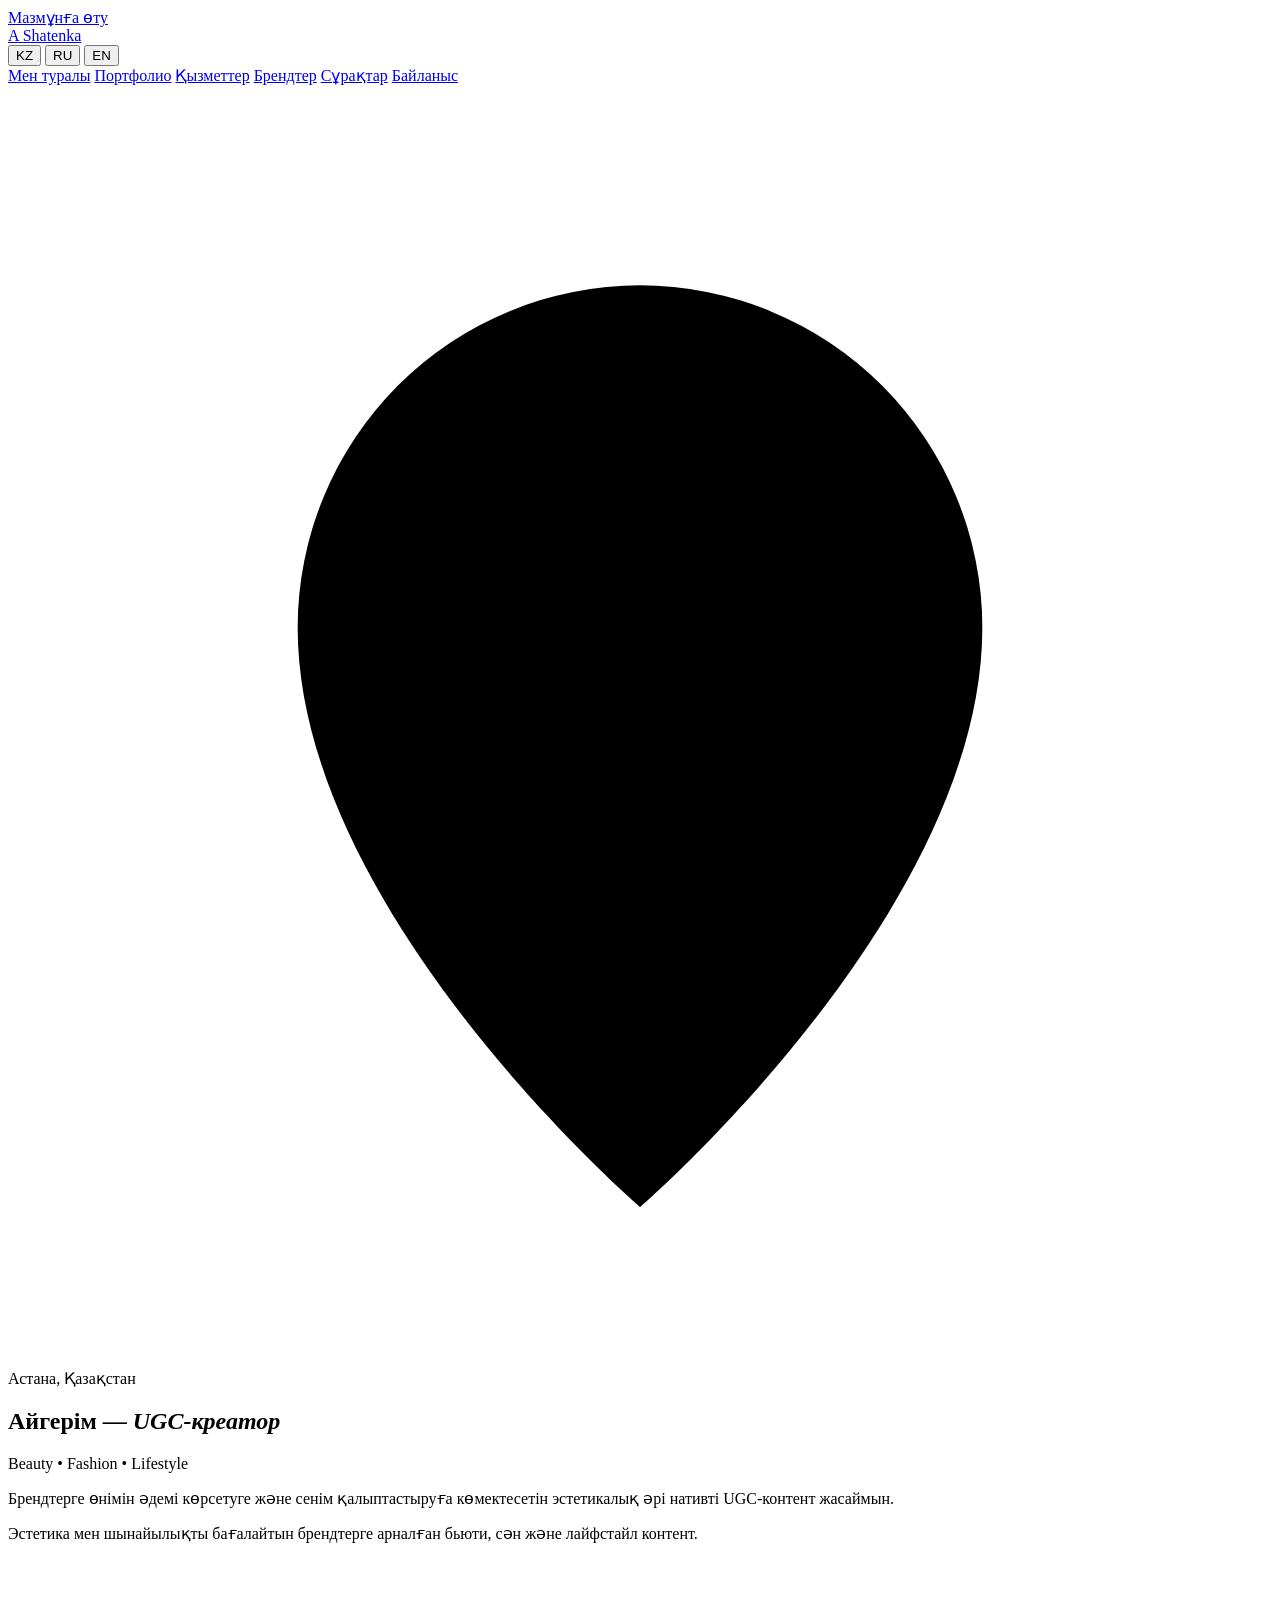
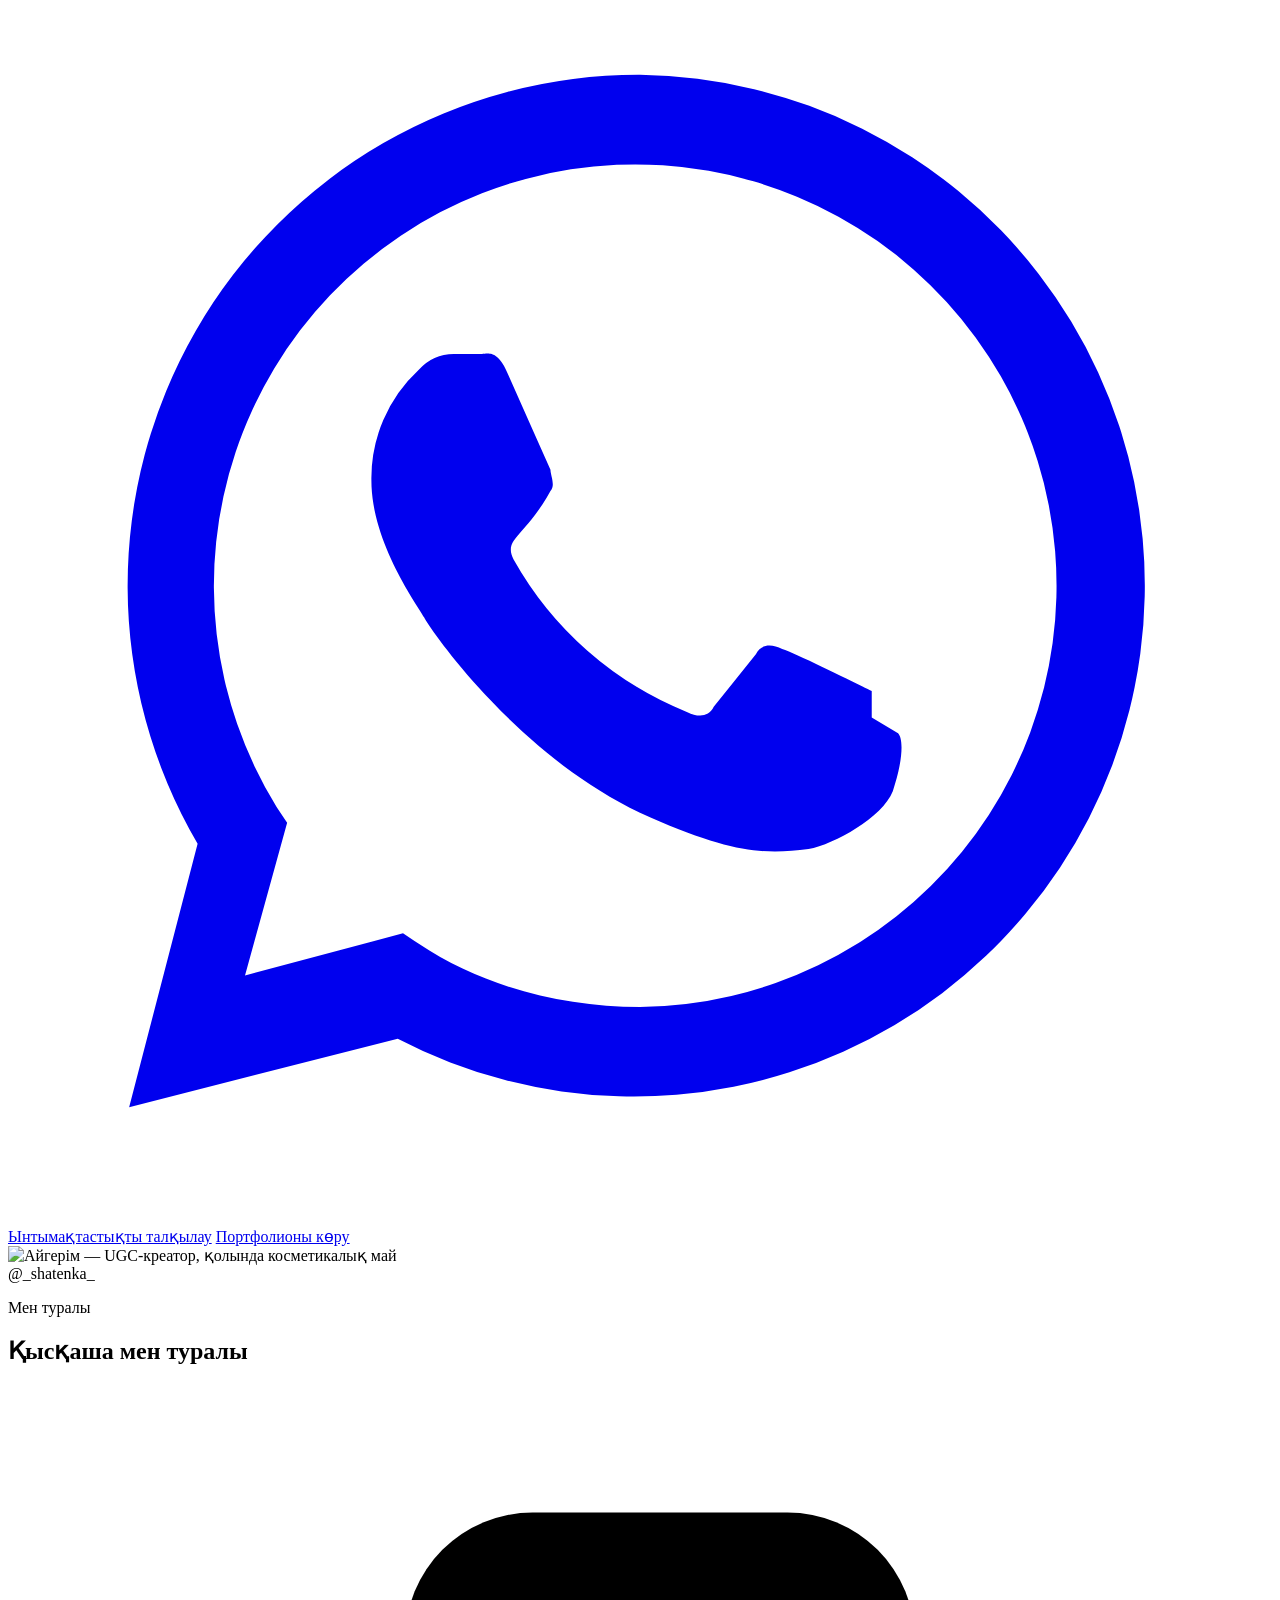
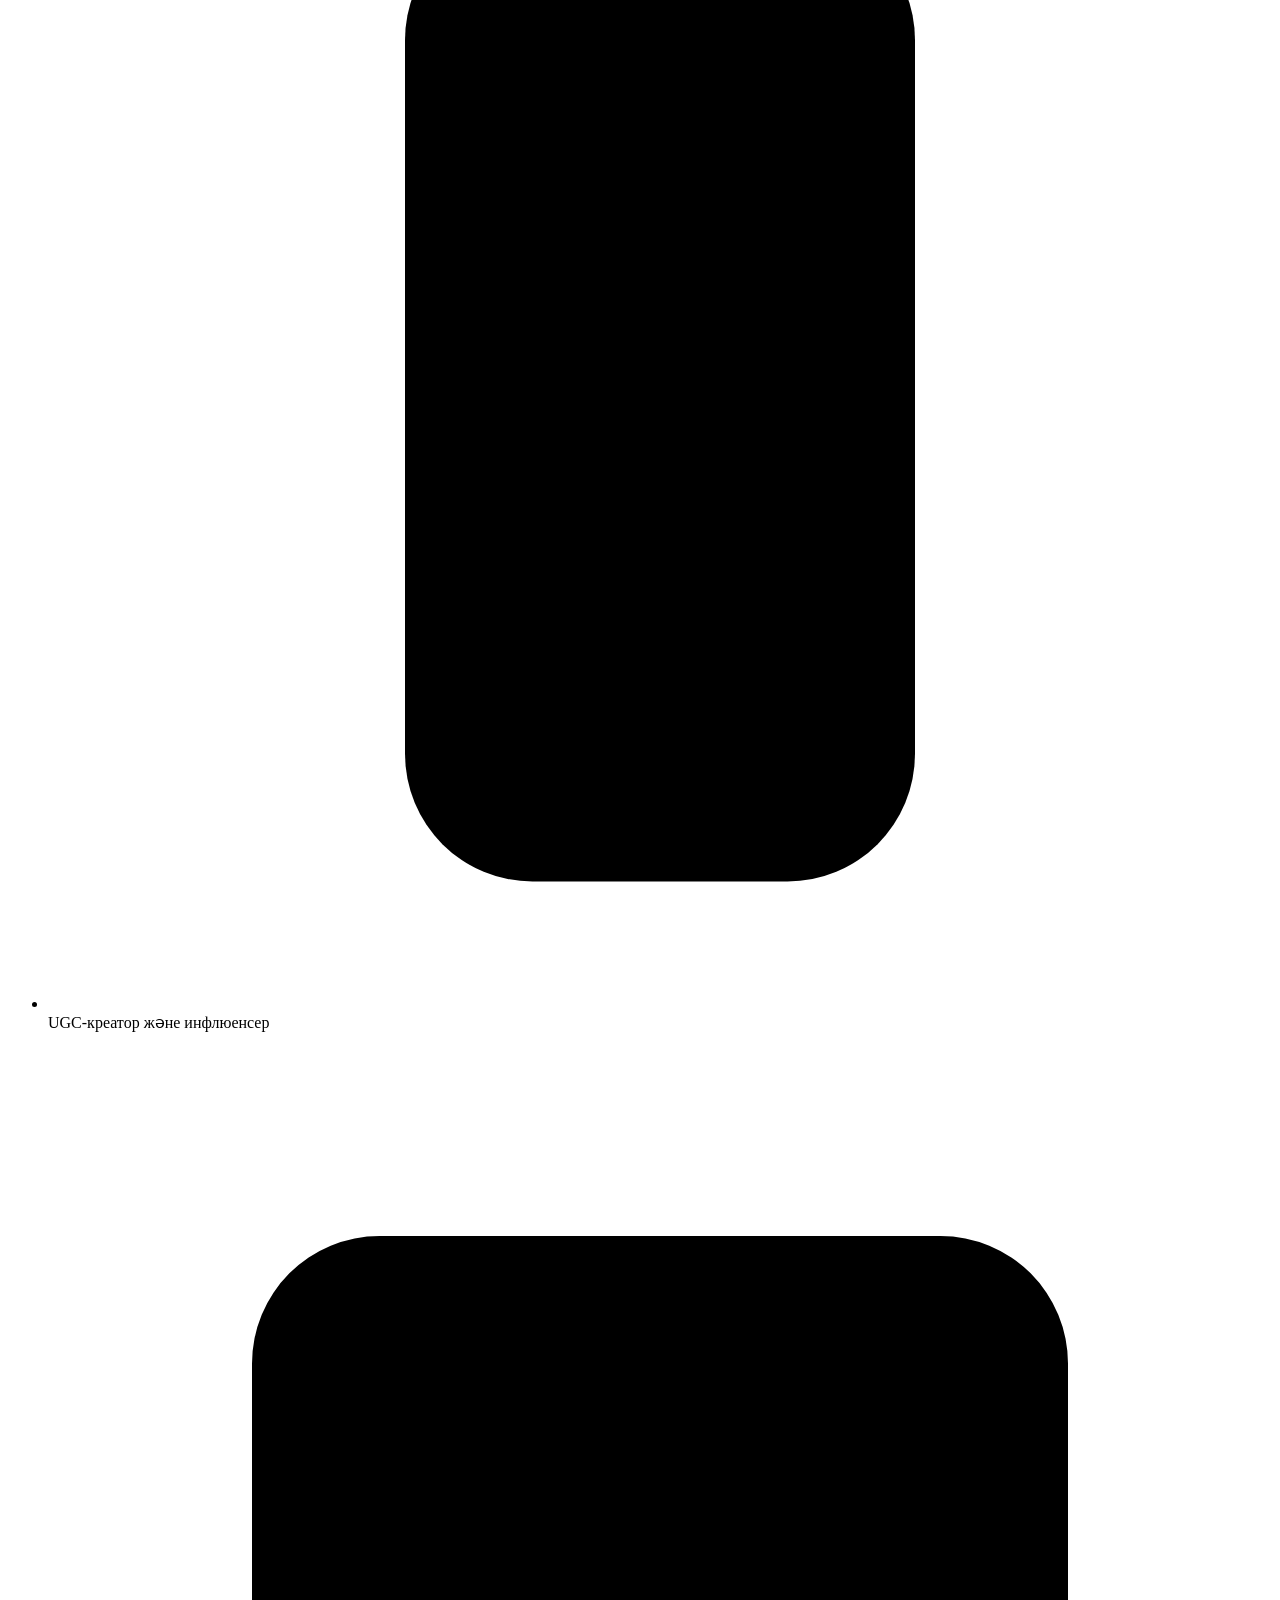
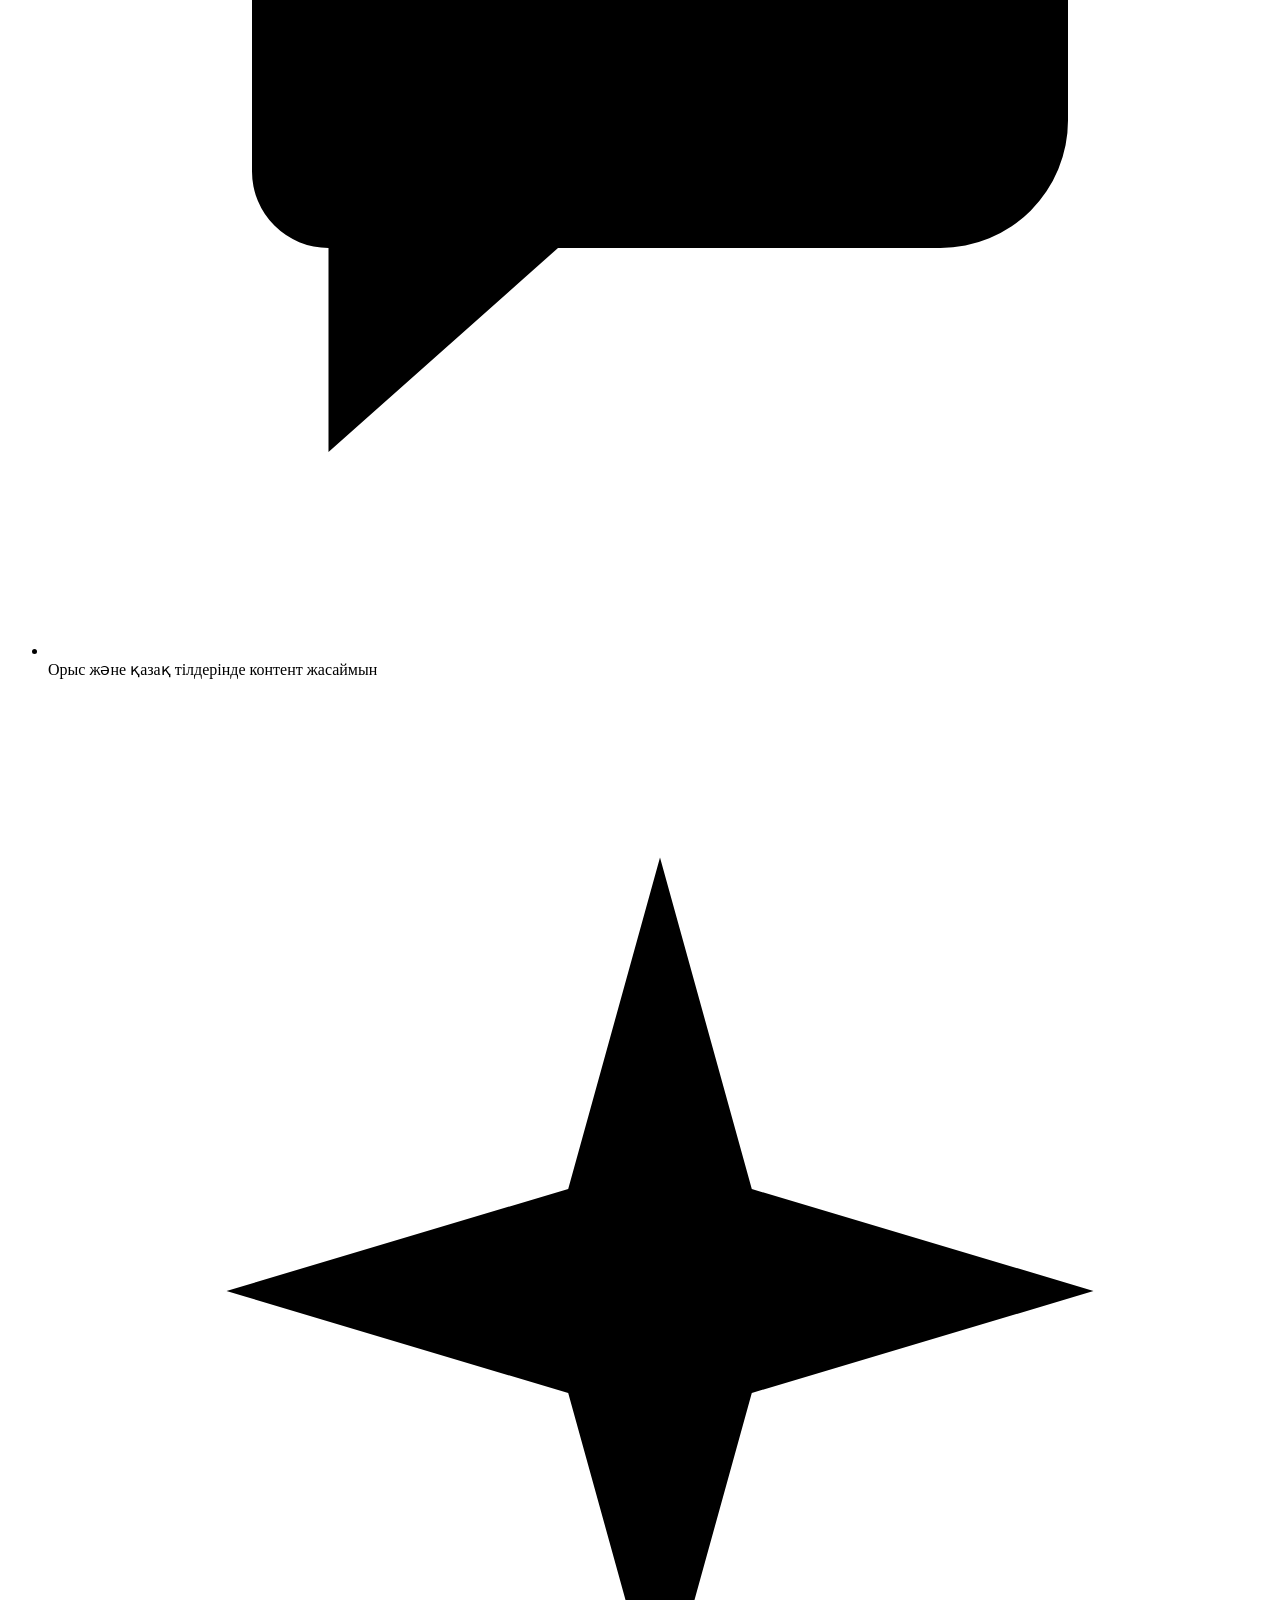
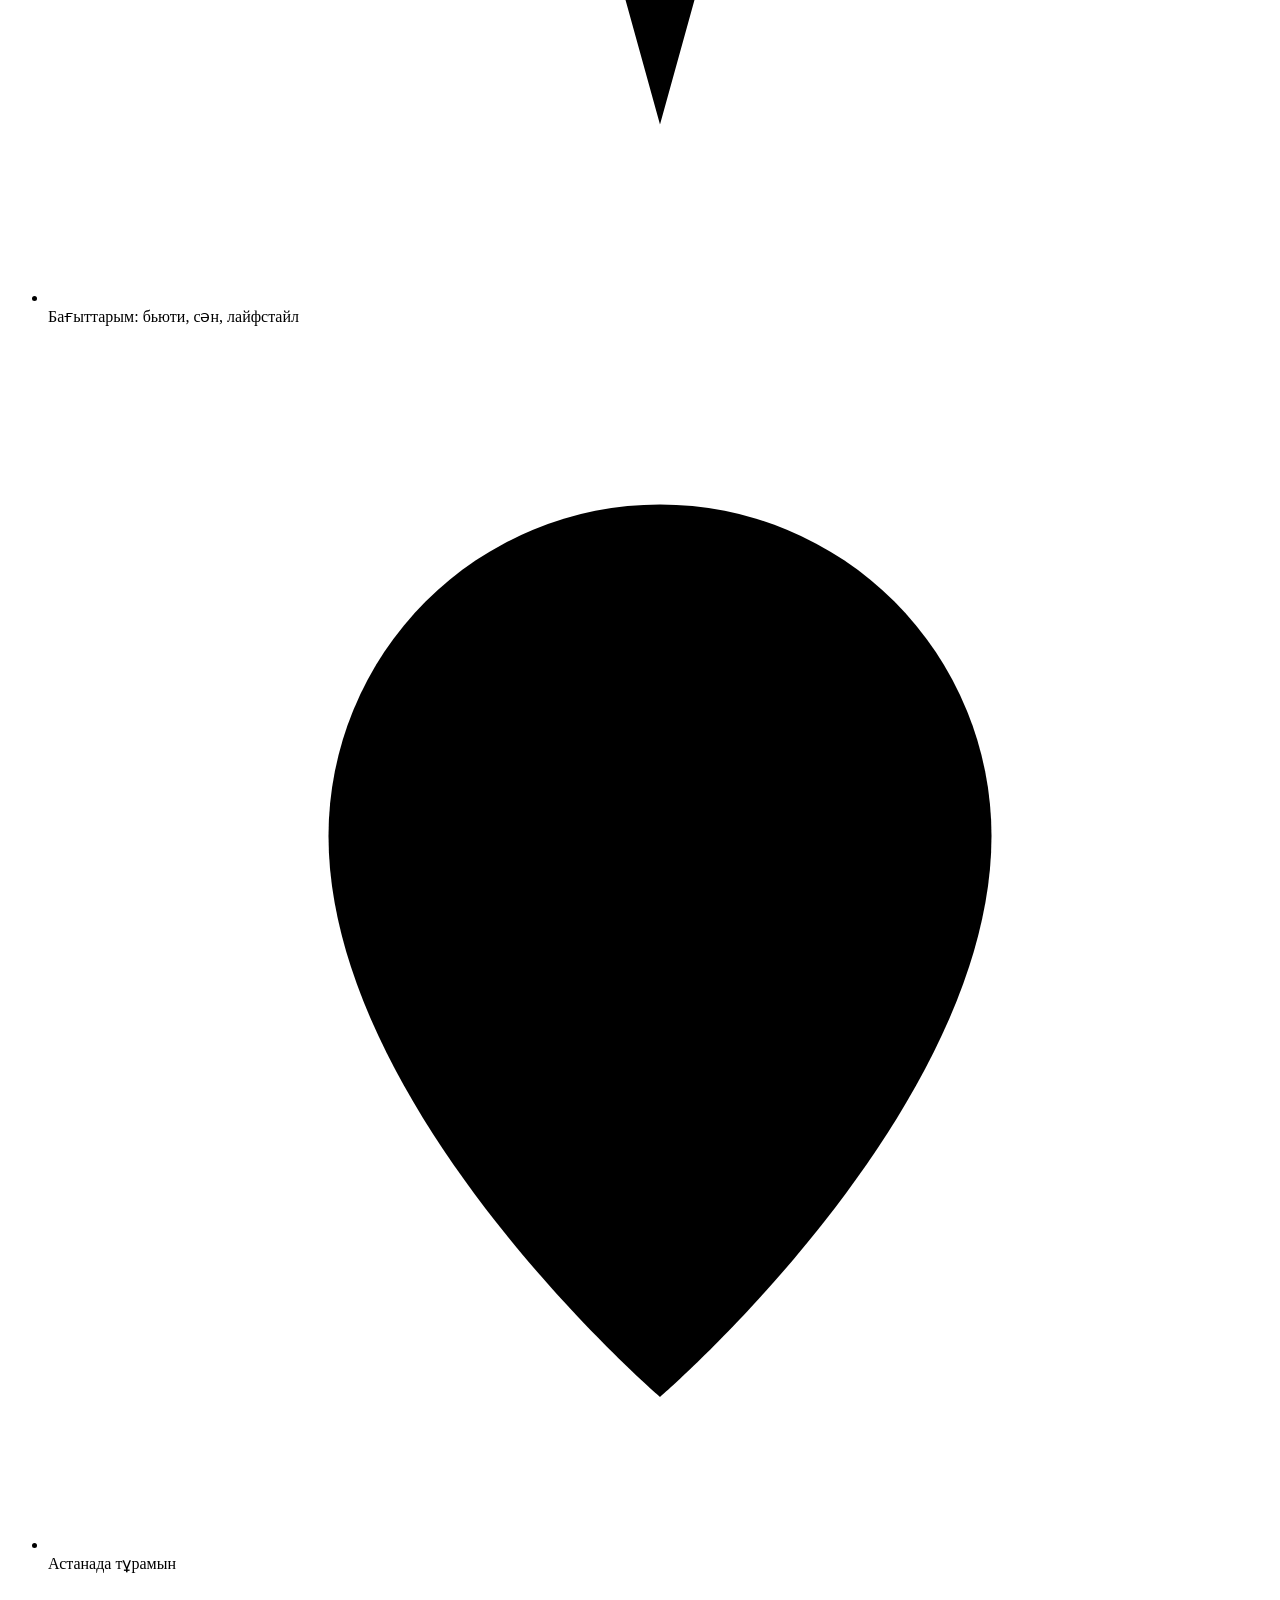
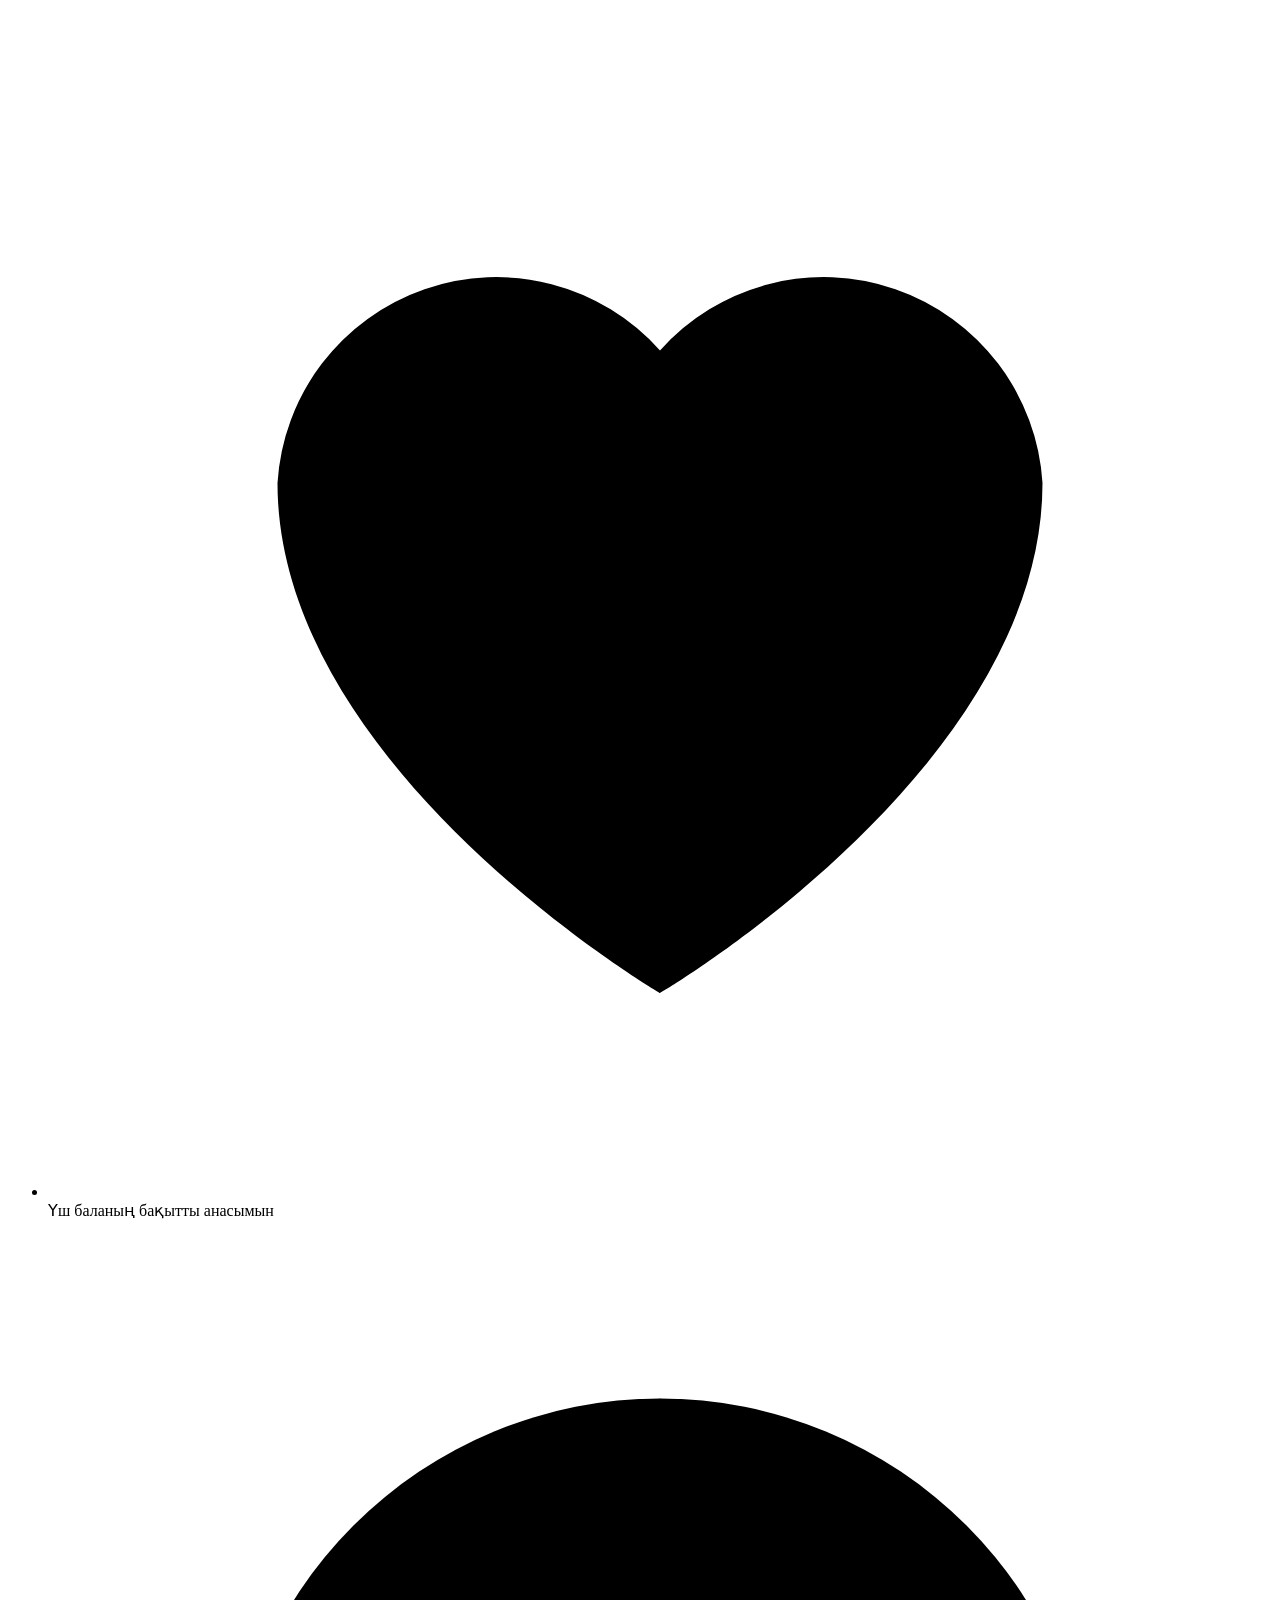
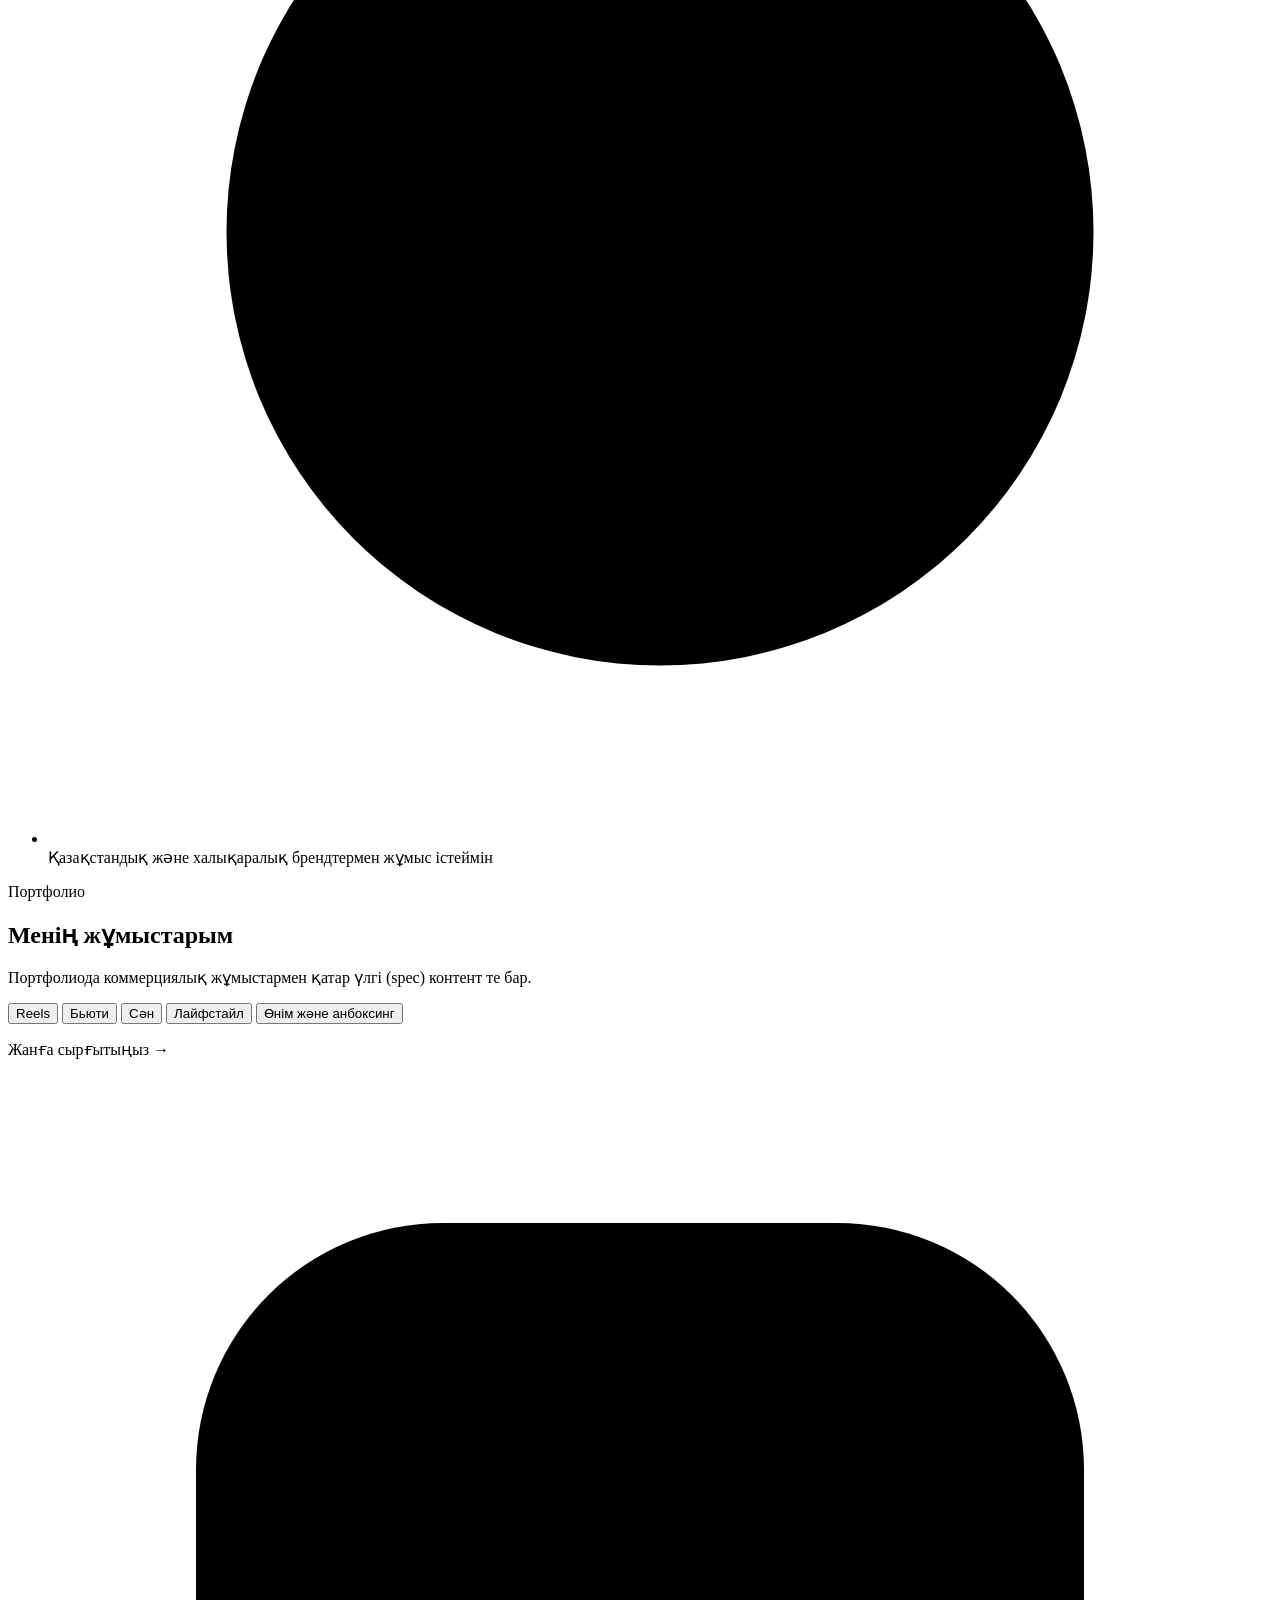
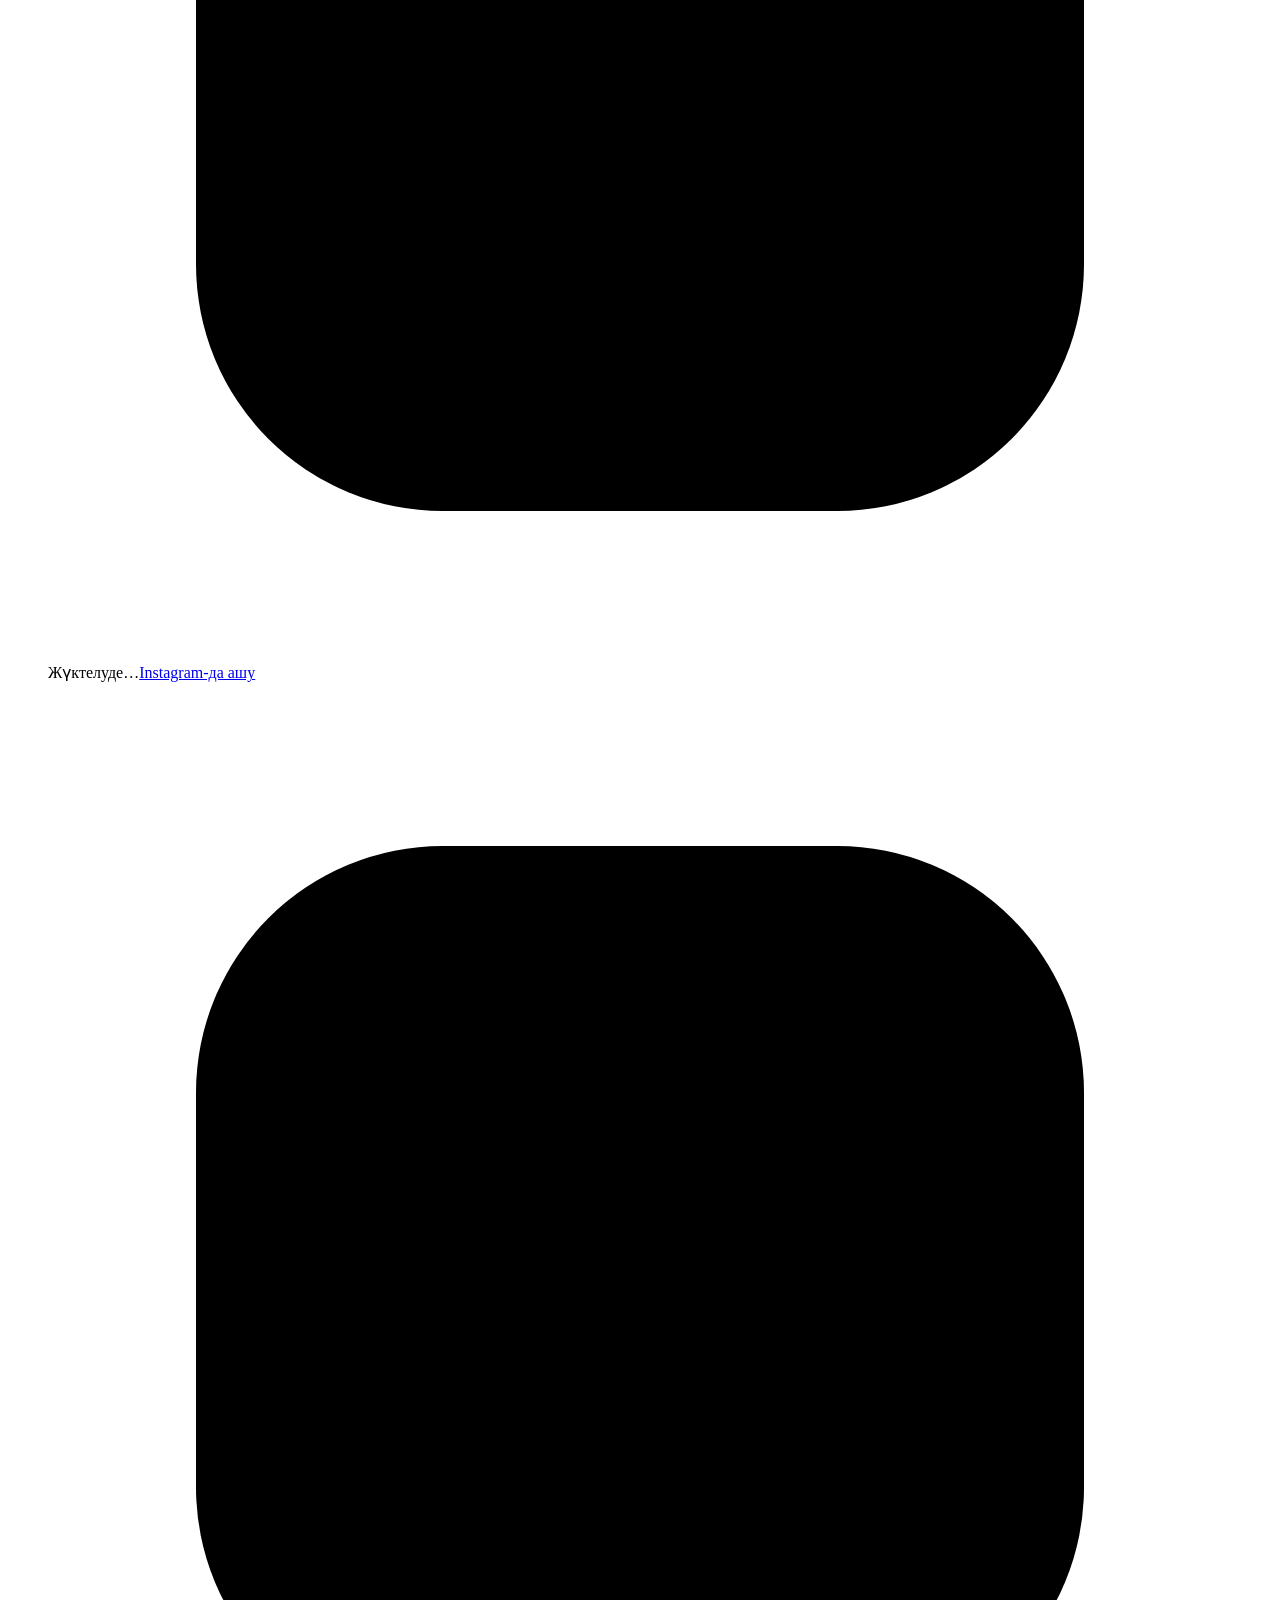
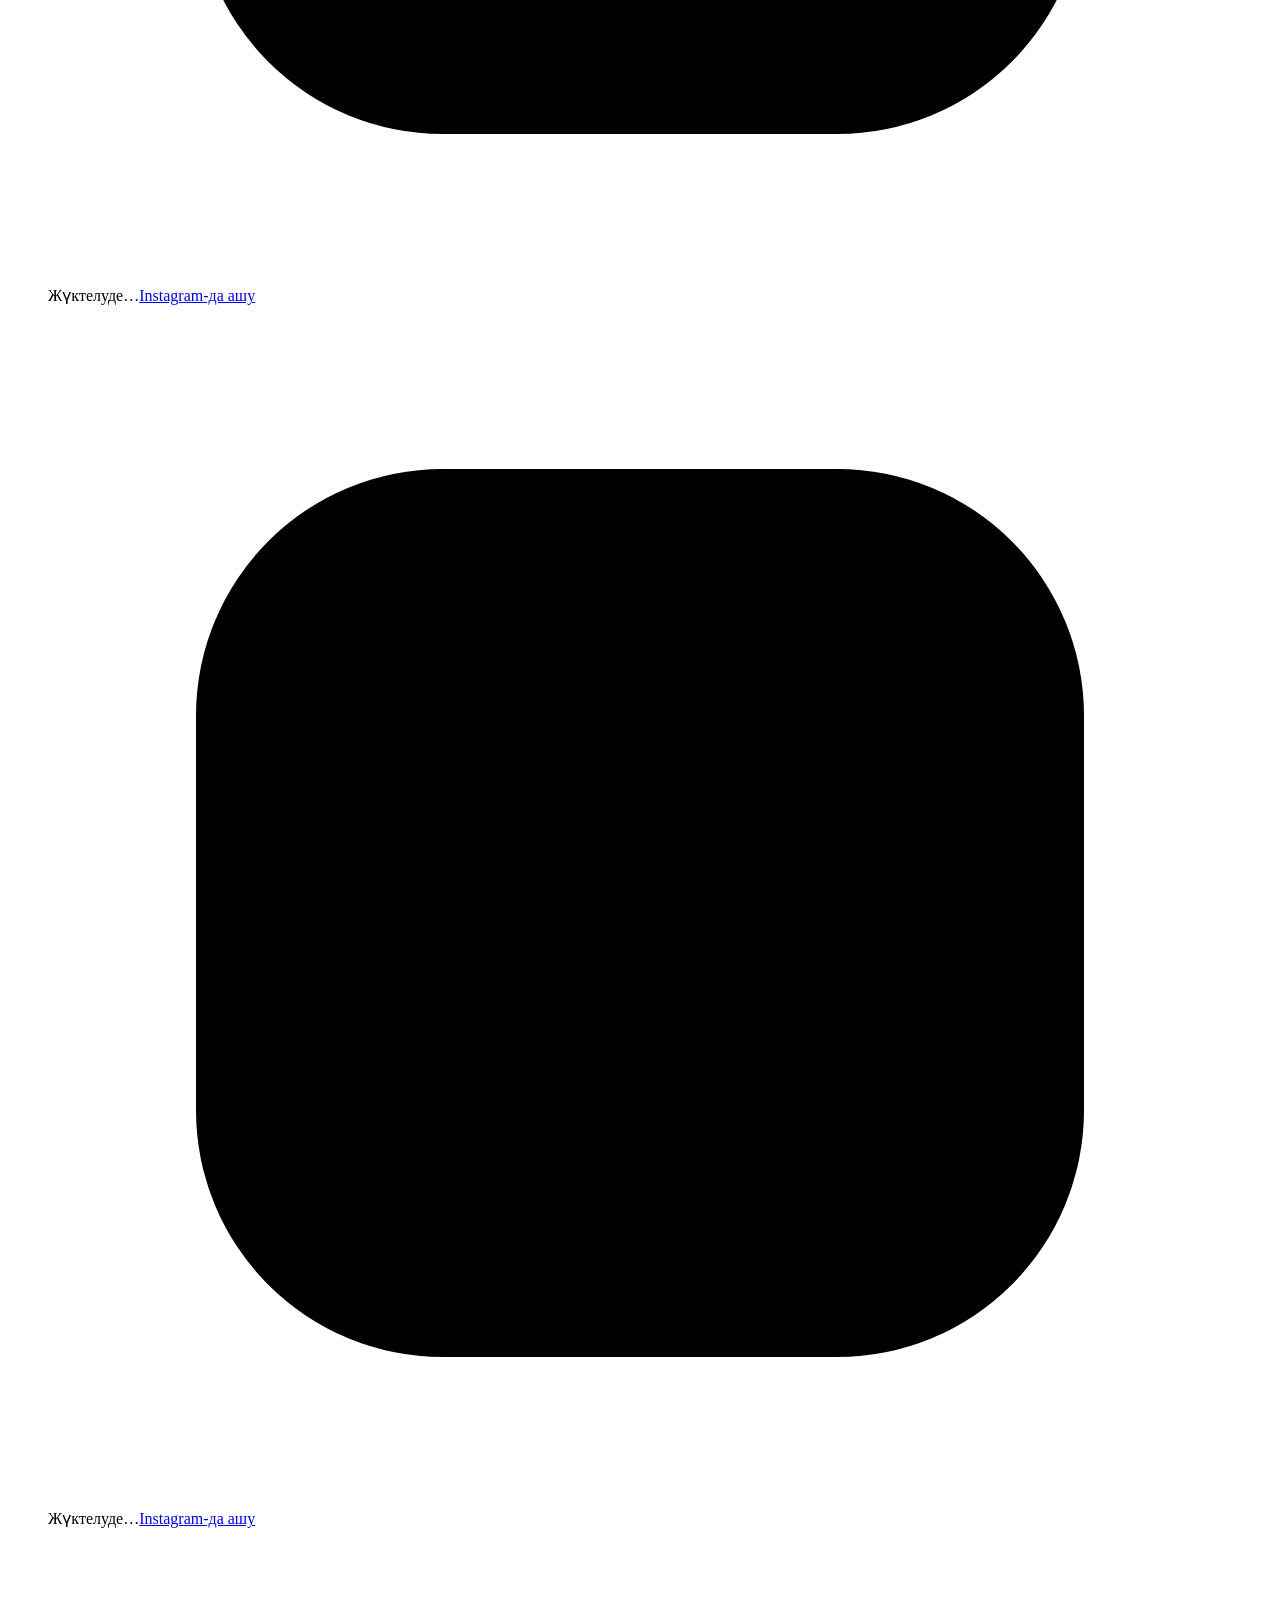
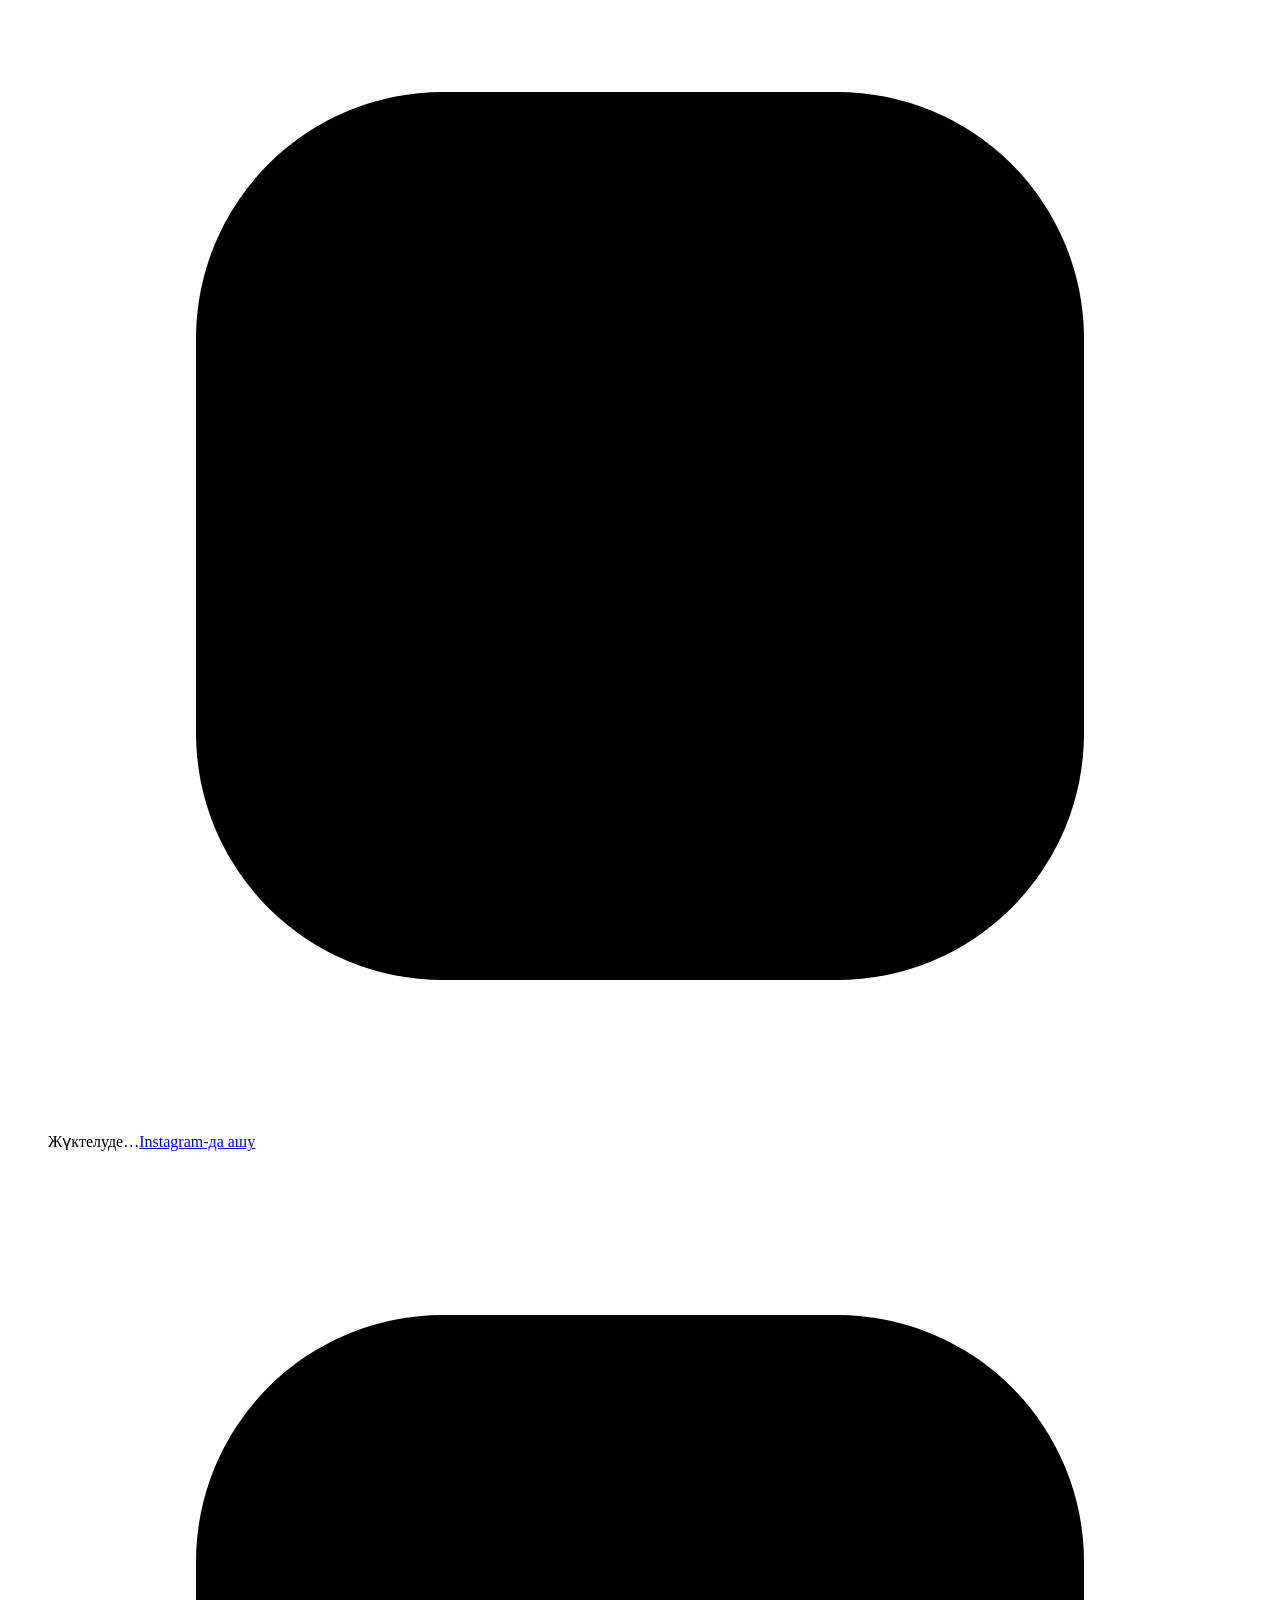
==== index.html @ 9da1eb27 "Add files via upload" ====
<!doctype html>
<html lang="kk">
<head>
  <meta charset="utf-8">
  <meta name="viewport" content="width=device-width, initial-scale=1, viewport-fit=cover">
  <title>Айгерім · Shatenka — UGC-креатор | Beauty, Fashion, Lifestyle | Астана</title>
  <meta name="description" content="Айгерім — Астанадағы UGC-креатор: брендтерге арналған эстетикалық әрі нативті бьюти, сән және лайфстайл контент. Айгерим — UGC-креатор из Астаны: эстетичный и нативный контент для брендов.">
  <meta name="author" content="Айгерім · Shatenka">
  <meta name="theme-color" content="#F8F4EE">
  <link rel="canonical" href="https://shatenka.com/">

  <!-- Open Graph -->
  <meta property="og:type" content="website">
  <meta property="og:site_name" content="Shatenka">
  <meta property="og:url" content="https://shatenka.com/">
  <meta property="og:title" content="Айгерім · Shatenka — UGC-креатор | Beauty, Fashion, Lifestyle">
  <meta property="og:description" content="Брендтерге арналған эстетикалық әрі нативті UGC-контент · Эстетичный и нативный UGC-контент для брендов · Астана">
  <meta property="og:image" content="https://shatenka.com/assets/img/og.jpg">
  <meta property="og:image:width" content="1200">
  <meta property="og:image:height" content="630">
  <meta property="og:image:alt" content="Айгерім · Shatenka — UGC creator · Beauty, Fashion, Lifestyle · Astana">
  <meta property="og:locale" content="kk_KZ">
  <meta property="og:locale:alternate" content="ru_RU">
  <meta property="og:locale:alternate" content="en_US">
  <meta name="twitter:card" content="summary_large_image">
  <meta name="twitter:title" content="Айгерім · Shatenka — UGC-креатор | Beauty, Fashion, Lifestyle">
  <meta name="twitter:description" content="Эстетичный и нативный UGC-контент для брендов: beauty, fashion, lifestyle · Астана">
  <meta name="twitter:image" content="https://shatenka.com/assets/img/og.jpg">

  <link rel="icon" href="assets/img/favicon.svg" type="image/svg+xml">
  <link rel="apple-touch-icon" href="assets/img/apple-touch-icon.png">

  <link rel="preload" as="image" type="image/webp" imagesrcset="assets/img/hero-480.webp 480w, assets/img/hero-720.webp 720w, assets/img/hero-1080.webp 1080w" imagesizes="(min-width: 480px) 440px, calc(100vw - 40px)">
  <link rel="preconnect" href="https://fonts.googleapis.com">
  <link rel="preconnect" href="https://fonts.gstatic.com" crossorigin>
  <link rel="stylesheet" href="https://fonts.googleapis.com/css2?family=Cormorant+Garamond:ital,wght@0,500;0,600;1,500&family=Montserrat:wght@400;500;600&display=swap">
  <link rel="stylesheet" href="assets/css/style.css">

  <script type="application/ld+json">
  {
    "@context": "https://schema.org",
    "@type": "Person",
    "name": "Aigerim Zhunussova",
    "alternateName": ["Айгерім", "Айгерим", "Айгерим Жунусова", "Shatenka", "_shatenka_"],
    "jobTitle": "UGC creator",
    "image": "https://shatenka.com/assets/img/hero-720.jpg",
    "url": "https://shatenka.com/",
    "email": "mailto:Zhunussova.Aigerim@gmail.com",
    "knowsLanguage": ["kk", "ru"],
    "address": { "@type": "PostalAddress", "addressLocality": "Astana", "addressCountry": "KZ" },
    "sameAs": ["https://www.instagram.com/_shatenka_/", "https://www.threads.com/@_shatenka_", "https://t.me/aigerimzhunussovaa"]
  }
  </script>
  <!-- FAQPage structured data: static KZ default, rebuilt by main.js on language switch -->
  <script type="application/ld+json" id="faq-ld">{"@context": "https://schema.org", "@type": "FAQPage", "inLanguage": "kk", "mainEntity": [{"@type": "Question", "name": "Қай қаладасыз?", "acceptedAnswer": {"@type": "Answer", "text": "Астанада тұрамын, Қазақстан."}}, {"@type": "Question", "name": "Басқа елдердің брендтерімен жұмыс істейсіз бе?", "acceptedAnswer": {"@type": "Answer", "text": "Иә, қашықтан жұмыс істеймін — өнімді маған Астанаға жіберсеңіз болғаны."}}, {"@type": "Question", "name": "Менің аккаунтымда жарияламай-ақ контентке тапсырыс беруге бола ма?", "acceptedAnswer": {"@type": "Answer", "text": "Иә, UGC дегеніміз осы: мен контентті сіз үшін жасаймын, ал сіз оны брендтің парақшаларында және жарнамада қолданасыз."}}, {"@type": "Question", "name": "Контент дайындау қанша уақыт алады?", "acceptedAnswer": {"@type": "Answer", "text": "Мерзім әр жоба бойынша жеке келісіледі және жұмыс көлеміне байланысты."}}, {"@type": "Question", "name": "Видеоларды жарнамада қолдануға бола ма?", "acceptedAnswer": {"@type": "Answer", "text": "Иә. Пайдалану құқықтары мен мерзімі алдын ала келісіледі."}}, {"@type": "Question", "name": "Бриф бойынша жұмыс істейсіз бе?", "acceptedAnswer": {"@type": "Answer", "text": "Иә. Егер бриф әлі дайын болмаса, оны бірге құрастыра аламыз."}}, {"@type": "Question", "name": "Бартер мүмкін бе?", "acceptedAnswer": {"@type": "Answer", "text": "Бартер жеке талқыланады."}}, {"@type": "Question", "name": "Контент қай тілде болады?", "acceptedAnswer": {"@type": "Answer", "text": "Орыс және қазақ тілдерінде. Ағылшынша мәтін немесе субтитр қосу — сұраныс бойынша, алдын ала келісіледі."}}]}</script>
  <script>document.documentElement.classList.add('js');</script>
</head>
<body>
  <a class="skip-link" href="#main" data-i18n="a11y.skip">Мазмұнға өту</a>

  <header class="site-header" id="top">
    <div class="container header-inner">
      <a class="logo" href="#top" aria-label="Shatenka">
        <span class="logo-mark" aria-hidden="true">A</span>
        <span class="logo-text">Shatenka</span>
      </a>
      <div class="lang-switch" role="group" aria-label="Language">
        <button type="button" data-lang="kk" aria-pressed="true" lang="kk">KZ</button>
        <button type="button" data-lang="ru" aria-pressed="false" lang="ru">RU</button>
        <button type="button" data-lang="en" aria-pressed="false" lang="en">EN</button>
      </div>
    </div>
    <nav class="nav" aria-label="Menu">
      <div class="container nav-inner">
        <a href="#about" data-i18n="nav.about">Мен туралы</a>
        <a href="#portfolio" data-i18n="nav.portfolio">Портфолио</a>
        <a href="#services" data-i18n="nav.services">Қызметтер</a>
        <a href="#brands" data-i18n="nav.brands">Брендтер</a>
        <a href="#faq" data-i18n="nav.faq">Сұрақтар</a>
        <a href="#contact" data-i18n="nav.contact">Байланыс</a>
      </div>
    </nav>
  </header>

  <main id="main">
    <!-- 1. HERO -->
    <section class="hero">
      <div class="container hero-inner">
        <div class="hero-text">
          <p class="eyebrow reveal"><svg class="icon icon-sm" aria-hidden="true" viewBox="0 0 24 24"><use href="#i-pin"/></svg><span data-i18n="hero.location">Астана, Қазақстан</span></p>
          <h1 class="hero-title reveal"><span data-i18n="name">Айгерім</span><span class="dash"> — </span><em data-i18n="hero.role">UGC-креатор</em></h1>
          <p class="hero-niches reveal">Beauty <span>•</span> Fashion <span>•</span> Lifestyle</p>
          <p class="hero-lead reveal" data-i18n="hero.lead">Брендтерге өнімін әдемі көрсетуге және сенім қалыптастыруға көмектесетін эстетикалық әрі нативті UGC-контент жасаймын.</p>
          <p class="hero-sub reveal" data-i18n="hero.sub">Эстетика мен шынайылықты бағалайтын брендтерге арналған бьюти, сән және лайфстайл контент.</p>
          <div class="hero-actions reveal">
            <a class="btn btn-primary js-wa" href="https://wa.me/77024092889?text=%D0%97%D0%B4%D1%80%D0%B0%D0%B2%D1%81%D1%82%D0%B2%D1%83%D0%B9%D1%82%D0%B5%2C%20%D0%90%D0%B9%D0%B3%D0%B5%D1%80%D0%B8%D0%BC!%20%D0%A5%D0%BE%D1%82%D0%B8%D0%BC%20%D0%BE%D0%B1%D1%81%D1%83%D0%B4%D0%B8%D1%82%D1%8C%20%D1%81%D0%BE%D1%82%D1%80%D1%83%D0%B4%D0%BD%D0%B8%D1%87%D0%B5%D1%81%D1%82%D0%B2%D0%BE" target="_blank" rel="noopener"><svg class="icon" aria-hidden="true" viewBox="0 0 24 24"><use href="#i-wa"/></svg><span data-i18n="hero.cta">Ынтымақтастықты талқылау</span></a>
            <a class="btn btn-ghost" href="#portfolio" data-i18n="hero.secondary">Портфолионы көру</a>
          </div>
        </div>
        <div class="hero-photo-wrap reveal">
          <div class="hero-photo">
            <picture>
              <source type="image/webp" srcset="assets/img/hero-480.webp 480w, assets/img/hero-720.webp 720w, assets/img/hero-1080.webp 1080w" sizes="(min-width: 480px) 440px, calc(100vw - 40px)">
              <img src="assets/img/hero-720.jpg" srcset="assets/img/hero-480.jpg 480w, assets/img/hero-720.jpg 720w, assets/img/hero-1080.jpg 1080w" sizes="(min-width: 480px) 440px, calc(100vw - 40px)" width="1080" height="1920" alt="Айгерім — UGC-креатор, қолында косметикалық май" data-i18n-alt="img.hero" fetchpriority="high" decoding="async">
            </picture>
          </div>
          <span class="hero-badge" aria-hidden="true">@_shatenka_</span>
        </div>
      </div>
    </section>

    <!-- 2. ABOUT -->
    <section class="section about" id="about">
      <div class="container">
        <div class="section-head">
          <p class="kicker reveal" data-i18n="about.kicker">Мен туралы</p>
          <h2 class="section-title reveal" data-i18n="about.title">Қысқаша мен туралы</h2>
        </div>
        <ul class="bullets">
          <li class="reveal"><span class="b-icon" aria-hidden="true"><svg viewBox="0 0 24 24"><use href="#i-c-reel"/></svg></span><span data-i18n="about.b1">UGC-креатор және инфлюенсер</span></li>
          <li class="reveal"><span class="b-icon" aria-hidden="true"><svg viewBox="0 0 24 24"><use href="#i-c-chat"/></svg></span><span data-i18n="about.b2">Орыс және қазақ тілдерінде контент жасаймын</span></li>
          <li class="reveal"><span class="b-icon" aria-hidden="true"><svg viewBox="0 0 24 24"><use href="#i-c-spark"/></svg></span><span data-i18n="about.b3">Бағыттарым: бьюти, сән, лайфстайл</span></li>
          <li class="reveal"><span class="b-icon" aria-hidden="true"><svg viewBox="0 0 24 24"><use href="#i-pin"/></svg></span><span data-i18n="about.b4">Астанада тұрамын</span></li>
          <li class="reveal"><span class="b-icon" aria-hidden="true"><svg viewBox="0 0 24 24"><use href="#i-heart"/></svg></span><span data-i18n="about.b5">Үш баланың бақытты анасымын</span></li>
          <li class="reveal"><span class="b-icon" aria-hidden="true"><svg viewBox="0 0 24 24"><use href="#i-globe"/></svg></span><span data-i18n="about.b6">Қазақстандық және халықаралық брендтермен жұмыс істеймін</span></li>
        </ul>
      </div>
    </section>

    <!-- 3. PORTFOLIO -->
    <section class="section portfolio" id="portfolio">
      <div class="container">
        <div class="section-head">
          <p class="kicker reveal" data-i18n="portfolio.kicker">Портфолио</p>
          <h2 class="section-title reveal" data-i18n="portfolio.title">Менің жұмыстарым</h2>
          <p class="section-sub reveal" data-i18n="portfolio.note">Портфолиода коммерциялық жұмыстармен қатар үлгі (spec) контент те бар.</p>
        </div>
        <div class="tabs reveal" role="tablist" aria-label="Portfolio filter">
          <button type="button" class="tab" role="tab" data-filter="reels" aria-selected="true">Reels</button>
          <button type="button" class="tab" role="tab" data-filter="beauty" aria-selected="false" data-i18n="portfolio.f.beauty">Бьюти</button>
          <button type="button" class="tab" role="tab" data-filter="fashion" aria-selected="false" data-i18n="portfolio.f.fashion">Сән</button>
          <button type="button" class="tab" role="tab" data-filter="lifestyle" aria-selected="false" data-i18n="portfolio.f.lifestyle">Лайфстайл</button>
          <button type="button" class="tab" role="tab" data-filter="product" aria-selected="false" data-i18n="portfolio.f.product">Өнім және анбоксинг</button>
        </div>
        <p class="swipe-hint" aria-hidden="true"><span data-i18n="portfolio.swipe">Жанға сырғытыңыз</span> <span class="swipe-arrow">→</span></p>
        <div class="reels">
          <div class="reel" data-cat="reels beauty product"><blockquote class="instagram-media" data-instgrm-permalink="https://www.instagram.com/reel/DdHfFi6hYGa/" data-instgrm-version="14"><div class="reel-fallback"><svg class="reel-icon" aria-hidden="true" viewBox="0 0 24 24"><use href="#i-play"/></svg><span class="reel-loading" data-i18n="portfolio.loading">Жүктелуде…</span><a href="https://www.instagram.com/reel/DdHfFi6hYGa/" target="_blank" rel="noopener" data-i18n="portfolio.open">Instagram-да ашу</a></div></blockquote></div>
          <div class="reel" data-cat="reels beauty"><blockquote class="instagram-media" data-instgrm-permalink="https://www.instagram.com/reel/DdMuMxMtap6/" data-instgrm-version="14"><div class="reel-fallback"><svg class="reel-icon" aria-hidden="true" viewBox="0 0 24 24"><use href="#i-play"/></svg><span class="reel-loading" data-i18n="portfolio.loading">Жүктелуде…</span><a href="https://www.instagram.com/reel/DdMuMxMtap6/" target="_blank" rel="noopener" data-i18n="portfolio.open">Instagram-да ашу</a></div></blockquote></div>
          <div class="reel" data-cat="reels beauty lifestyle"><blockquote class="instagram-media" data-instgrm-permalink="https://www.instagram.com/reel/DdbaHqlswIw/" data-instgrm-version="14"><div class="reel-fallback"><svg class="reel-icon" aria-hidden="true" viewBox="0 0 24 24"><use href="#i-play"/></svg><span class="reel-loading" data-i18n="portfolio.loading">Жүктелуде…</span><a href="https://www.instagram.com/reel/DdbaHqlswIw/" target="_blank" rel="noopener" data-i18n="portfolio.open">Instagram-да ашу</a></div></blockquote></div>
          <div class="reel" data-cat="reels beauty"><blockquote class="instagram-media" data-instgrm-permalink="https://www.instagram.com/reel/Ddjf5s0NsZH/" data-instgrm-version="14"><div class="reel-fallback"><svg class="reel-icon" aria-hidden="true" viewBox="0 0 24 24"><use href="#i-play"/></svg><span class="reel-loading" data-i18n="portfolio.loading">Жүктелуде…</span><a href="https://www.instagram.com/reel/Ddjf5s0NsZH/" target="_blank" rel="noopener" data-i18n="portfolio.open">Instagram-да ашу</a></div></blockquote></div>
          <div class="reel" data-cat="reels beauty product"><blockquote class="instagram-media" data-instgrm-permalink="https://www.instagram.com/reel/DdX3yINIzSD/" data-instgrm-version="14"><div class="reel-fallback"><svg class="reel-icon" aria-hidden="true" viewBox="0 0 24 24"><use href="#i-play"/></svg><span class="reel-loading" data-i18n="portfolio.loading">Жүктелуде…</span><a href="https://www.instagram.com/reel/DdX3yINIzSD/" target="_blank" rel="noopener" data-i18n="portfolio.open">Instagram-да ашу</a></div></blockquote></div>
          <div class="reel" data-cat="reels beauty product"><blockquote class="instagram-media" data-instgrm-permalink="https://www.instagram.com/reel/Dd9JvNlNzqd/" data-instgrm-version="14"><div class="reel-fallback"><svg class="reel-icon" aria-hidden="true" viewBox="0 0 24 24"><use href="#i-play"/></svg><span class="reel-loading" data-i18n="portfolio.loading">Жүктелуде…</span><a href="https://www.instagram.com/reel/Dd9JvNlNzqd/" target="_blank" rel="noopener" data-i18n="portfolio.open">Instagram-да ашу</a></div></blockquote></div>
        </div>
        <div class="center reveal">
          <a class="btn btn-ghost" href="https://www.instagram.com/_shatenka_/" target="_blank" rel="noopener">
            <svg class="icon" aria-hidden="true" viewBox="0 0 24 24"><use href="#i-ig"/></svg>
            <span data-i18n="portfolio.all">Барлық жұмыстар Instagram-да</span>
          </a>
        </div>
      </div>
    </section>

    <!-- 4. WHAT I CREATE -->
    <section class="section create" id="create">
      <div class="container">
        <div class="section-head">
          <p class="kicker reveal" data-i18n="create.kicker">Не жасаймын</p>
          <h2 class="section-title reveal" data-i18n="create.title">Контент форматтары</h2>
        </div>
        <ul class="create-grid">
          <li class="create-item reveal"><span class="create-icon" aria-hidden="true"><svg viewBox="0 0 24 24"><use href="#i-c-reel"/></svg></span><span data-i18n="create.c1">UGC Reels</span></li>
          <li class="create-item reveal"><span class="create-icon" aria-hidden="true"><svg viewBox="0 0 24 24"><use href="#i-c-box"/></svg></span><span data-i18n="create.c2">Анбоксинг</span></li>
          <li class="create-item reveal"><span class="create-icon" aria-hidden="true"><svg viewBox="0 0 24 24"><use href="#i-c-chat"/></svg></span><span data-i18n="create.c3">Өнімге шолу</span></li>
          <li class="create-item reveal"><span class="create-icon" aria-hidden="true"><svg viewBox="0 0 24 24"><use href="#i-c-brush"/></svg></span><span data-i18n="create.c4">Бьюти-туториалдар</span></li>
          <li class="create-item reveal"><span class="create-icon" aria-hidden="true"><svg viewBox="0 0 24 24"><use href="#i-c-dress"/></svg></span><span data-i18n="create.c5">Сән контенті</span></li>
          <li class="create-item reveal"><span class="create-icon" aria-hidden="true"><svg viewBox="0 0 24 24"><use href="#i-c-cup"/></svg></span><span data-i18n="create.c6">Лайфстайл контент</span></li>
          <li class="create-item reveal"><span class="create-icon" aria-hidden="true"><svg viewBox="0 0 24 24"><use href="#i-c-spark"/></svg></span><span data-i18n="create.c7">Өнімді көрсету</span></li>
          <li class="create-item reveal"><span class="create-icon" aria-hidden="true"><svg viewBox="0 0 24 24"><use href="#i-c-story"/></svg></span><span data-i18n="create.c8">Stories</span></li>
          <li class="create-item reveal"><span class="create-icon" aria-hidden="true"><svg viewBox="0 0 24 24"><use href="#i-c-cam"/></svg></span><span data-i18n="create.c9">Өнім фотолары</span></li>
        </ul>
      </div>
    </section>

    <!-- 5. WHY UGC WITH ME -->
    <section class="section why" id="why">
      <div class="container why-inner">
        <div class="why-head">
          <p class="kicker reveal" data-i18n="why.kicker">Неліктен мен</p>
          <h2 class="section-title reveal" data-i18n="why.title">Кәдімгі жарнама емес — табиғи әрі шынайы контент.</h2>
        </div>
        <ul class="why-list">
            <li class="reveal"><span class="check" aria-hidden="true"><svg viewBox="0 0 24 24"><path d="m5 12.5 4.2 4.2L19 7"/></svg></span><span data-i18n="why.w1">Эстетикалық визуал</span></li>
            <li class="reveal"><span class="check" aria-hidden="true"><svg viewBox="0 0 24 24"><path d="m5 12.5 4.2 4.2L19 7"/></svg></span><span data-i18n="why.w2">Өнімді нативті түрде көрсету</span></li>
            <li class="reveal"><span class="check" aria-hidden="true"><svg viewBox="0 0 24 24"><path d="m5 12.5 4.2 4.2L19 7"/></svg></span><span data-i18n="why.w3">Әр детальға мұқияттылық</span></li>
            <li class="reveal"><span class="check" aria-hidden="true"><svg viewBox="0 0 24 24"><path d="m5 12.5 4.2 4.2L19 7"/></svg></span><span data-i18n="why.w4">Reels, TikTok және Stories форматтарына бейімделген</span></li>
            <li class="reveal"><span class="check" aria-hidden="true"><svg viewBox="0 0 24 24"><path d="m5 12.5 4.2 4.2L19 7"/></svg></span><span data-i18n="why.w5">Бренд бірден қолдана алатын дайын материал</span></li>
        </ul>
      </div>
    </section>

    <!-- 6. MY STYLE -->
    <section class="section style" id="style">
      <div class="container">
        <div class="section-head">
          <p class="kicker reveal" data-i18n="style.kicker">Менің стилім</p>
          <p class="style-words reveal" data-i18n="style.words">Жұмсақ&nbsp;• Әйелдік&nbsp;• Минимал&nbsp;• Эстетикалық&nbsp;• Табиғи</p>
        </div>
        <div class="mood reveal">
          <figure class="mood-photo">
            <picture>
              <source type="image/webp" srcset="assets/img/hero-480.webp 480w, assets/img/hero-720.webp 720w" sizes="(min-width: 900px) 340px, 44vw">
              <img src="assets/img/hero-480.jpg" srcset="assets/img/hero-480.jpg 480w, assets/img/hero-720.jpg 720w" sizes="(min-width: 900px) 340px, 44vw" width="480" height="853" alt="" loading="lazy" decoding="async">
            </picture>
          </figure>
          <div class="mood-palette" aria-hidden="true">
            <span style="--c:#F8F4EE"></span><span style="--c:#DCD6D0"></span><span style="--c:#E3B4B2"></span><span style="--c:#B4646C"></span><span style="--c:#33221B"></span>
          </div>
          <figure class="mood-photo">
            <picture>
              <source type="image/webp" srcset="assets/img/about-480.webp 480w, assets/img/about-720.webp 720w" sizes="(min-width: 900px) 340px, 44vw">
              <img src="assets/img/about-480.jpg" srcset="assets/img/about-480.jpg 480w, assets/img/about-720.jpg 720w" sizes="(min-width: 900px) 340px, 44vw" width="480" height="853" alt="Айгерім мәрмәр қабырға аясында" data-i18n-alt="img.about" loading="lazy" decoding="async">
            </picture>
          </figure>
        </div>
      </div>
    </section>

    <!-- 7. SERVICES -->
    <section class="section services" id="services">
      <div class="container narrow">
        <div class="section-head">
          <p class="kicker reveal" data-i18n="svc.kicker">Қызметтер</p>
          <h2 class="section-title reveal" data-i18n="svc.title">Ынтымақтастық форматтары</h2>
        </div>
        <div class="svc-card reveal">
          <table class="svc-table">
            <thead><tr><th scope="col" data-i18n="svc.h1">Формат</th><th scope="col" data-i18n="svc.h2">Не кіреді</th></tr></thead>
            <tbody>
              <tr><th scope="row" data-i18n="svc.r1">UGC Reels</th><td data-i18n="svc.r1d">15–60 секунд</td></tr>
              <tr><th scope="row" data-i18n="svc.r2">Өнімге шолу</th><td data-i18n="svc.r2d">Көрсетілім + жеке әсер</td></tr>
              <tr><th scope="row" data-i18n="svc.r3">Анбоксинг</th><td data-i18n="svc.r3d">Қаптаманы ашу + алғашқы әсер</td></tr>
              <tr><th scope="row" data-i18n="svc.r4">Өнім фотолары</th><td data-i18n="svc.r4d">Өнімнің эстетикалық фотолары</td></tr>
              <tr><th scope="row" data-i18n="svc.r5">Stories</th><td data-i18n="svc.r5d">Нативті интеграция</td></tr>
              <tr><th scope="row" data-i18n="svc.r6">Пакет</th><td data-i18n="svc.r6d">Reels + Stories + фото</td></tr>
            </tbody>
          </table>
          <p class="price-note" data-i18n="svc.price">Құны — сұраныс бойынша</p>
          <a class="btn btn-primary btn-wide js-wa" href="https://wa.me/77024092889?text=%D0%97%D0%B4%D1%80%D0%B0%D0%B2%D1%81%D1%82%D0%B2%D1%83%D0%B9%D1%82%D0%B5%2C%20%D0%90%D0%B9%D0%B3%D0%B5%D1%80%D0%B8%D0%BC!%20%D0%A5%D0%BE%D1%82%D0%B8%D0%BC%20%D0%BE%D0%B1%D1%81%D1%83%D0%B4%D0%B8%D1%82%D1%8C%20%D1%81%D0%BE%D1%82%D1%80%D1%83%D0%B4%D0%BD%D0%B8%D1%87%D0%B5%D1%81%D1%82%D0%B2%D0%BE" target="_blank" rel="noopener"><svg class="icon" aria-hidden="true" viewBox="0 0 24 24"><use href="#i-wa"/></svg><span data-i18n="svc.cta">Бағасын сұрау</span></a>
        </div>
      </div>
    </section>

    <!-- 8. BRANDS / COLLABORATIONS -->
    <section class="section brands" id="brands">
      <div class="container">
        <div class="section-head">
          <p class="kicker reveal" data-i18n="brands.kicker">Ынтымақтастық</p>
          <h2 class="section-title reveal" data-i18n="brands.title">Маған сенім білдірген брендтер</h2>
        </div>
        <ul class="wordmarks reveal" aria-label="Brands">
          <li class="wordmark wm-1">Garnier</li>
          <li class="wordmark wm-2">Amennissa</li>
          <li class="wordmark wm-3">La'oil</li>
          <li class="wordmark wm-4" data-i18n="brands.horse">Лошадиная сила</li>
          <li class="wordmark wm-5">Blithe</li>
          <li class="wordmark wm-6">AXIS-Y</li>
        </ul>
      </div>
    </section>

    <!-- 9. STATS (small) -->
    <section class="stats" aria-label="Stats">
      <div class="container">
        <ul class="stats-list reveal">
          <li><strong>2.4K+</strong><span data-i18n="stats.followers">Instagram-дағы оқырман</span></li>
          <li><strong data-i18n="stats.city">Астана</strong><span data-i18n="stats.country">Қазақстан</span></li>
          <li><strong>Beauty / Fashion / Lifestyle</strong><span data-i18n="stats.niches">бағыттар</span></li>
        </ul>
      </div>
    </section>

    <!-- 10. TESTIMONIALS — intentionally not published: there are no real reviews yet.
         When real ones exist, paste this block here and add the keys to I18N in main.js (or write plain text):
    <section class="section testimonials" id="testimonials">
      <div class="container">
        <div class="section-head">
          <p class="kicker">Пікірлер / Отзывы / Testimonials</p>
          <h2 class="section-title">…</h2>
        </div>
        <div class="cards">
          <blockquote class="card">
            <p>«Real quote from the brand»</p>
            <footer>— Name, Brand</footer>
          </blockquote>
        </div>
      </div>
    </section>
    -->

    <!-- 11. HOW IT WORKS -->
    <section class="section process" id="process">
      <div class="container">
        <div class="section-head">
          <p class="kicker reveal" data-i18n="steps.kicker">Жұмыс барысы</p>
          <h2 class="section-title reveal" data-i18n="steps.title">Бес қарапайым қадам</h2>
        </div>
        <ol class="steps">
          <li class="step reveal"><span class="step-num">01</span><h3 data-i18n="steps.s1.t">Бриф</h3><p data-i18n="steps.s1.d">Сіз бриф жіберіп, өнім туралы айтып бересіз.</p></li>
          <li class="step reveal"><span class="step-num">02</span><h3 data-i18n="steps.s2.t">Идея</h3><p data-i18n="steps.s2.d">Идея мен форматты ұсынамын.</p></li>
          <li class="step reveal"><span class="step-num">03</span><h3 data-i18n="steps.s3.t">Түсірілім</h3><p data-i18n="steps.s3.d">Түсіріп, монтаждаймын.</p></li>
          <li class="step reveal"><span class="step-num">04</span><h3 data-i18n="steps.s4.t">Келісу</h3><p data-i18n="steps.s4.d">Дайын материалды бекітуге жіберемін.</p></li>
          <li class="step reveal"><span class="step-num">05</span><h3 data-i18n="steps.s5.t">Тапсыру</h3><p data-i18n="steps.s5.d">Соңғы файлдарды тапсырамын.</p></li>
        </ol>
      </div>
    </section>

    <!-- 12. FAQ -->
    <section class="section faq" id="faq">
      <div class="container narrow">
        <div class="section-head">
          <p class="kicker reveal" data-i18n="faq.kicker">Сұрақтар</p>
          <h2 class="section-title reveal" data-i18n="faq.title">Жиі қойылатын сұрақтар</h2>
        </div>
        <div class="faq-list">
          <details class="faq-item reveal">
            <summary><span data-i18n="faq.q1">Қай қаладасыз?</span><span class="faq-icon" aria-hidden="true"></span></summary>
            <p data-i18n="faq.a1">Астанада тұрамын, Қазақстан.</p>
          </details>
          <details class="faq-item reveal">
            <summary><span data-i18n="faq.q2">Басқа елдердің брендтерімен жұмыс істейсіз бе?</span><span class="faq-icon" aria-hidden="true"></span></summary>
            <p data-i18n="faq.a2">Иә, қашықтан жұмыс істеймін — өнімді маған Астанаға жіберсеңіз болғаны.</p>
          </details>
          <details class="faq-item reveal">
            <summary><span data-i18n="faq.q3">Менің аккаунтымда жарияламай-ақ контентке тапсырыс беруге бола ма?</span><span class="faq-icon" aria-hidden="true"></span></summary>
            <p data-i18n="faq.a3">Иә, UGC дегеніміз осы: мен контентті сіз үшін жасаймын, ал сіз оны брендтің парақшаларында және жарнамада қолданасыз.</p>
          </details>
          <details class="faq-item reveal">
            <summary><span data-i18n="faq.q4">Контент дайындау қанша уақыт алады?</span><span class="faq-icon" aria-hidden="true"></span></summary>
            <p data-i18n="faq.a4">Мерзім әр жоба бойынша жеке келісіледі және жұмыс көлеміне байланысты.</p>
          </details>
          <details class="faq-item reveal">
            <summary><span data-i18n="faq.q5">Видеоларды жарнамада қолдануға бола ма?</span><span class="faq-icon" aria-hidden="true"></span></summary>
            <p data-i18n="faq.a5">Иә. Пайдалану құқықтары мен мерзімі алдын ала келісіледі.</p>
          </details>
          <details class="faq-item reveal">
            <summary><span data-i18n="faq.q6">Бриф бойынша жұмыс істейсіз бе?</span><span class="faq-icon" aria-hidden="true"></span></summary>
            <p data-i18n="faq.a6">Иә. Егер бриф әлі дайын болмаса, оны бірге құрастыра аламыз.</p>
          </details>
          <details class="faq-item reveal">
            <summary><span data-i18n="faq.q7">Бартер мүмкін бе?</span><span class="faq-icon" aria-hidden="true"></span></summary>
            <p data-i18n="faq.a7">Бартер жеке талқыланады.</p>
          </details>
          <details class="faq-item reveal">
            <summary><span data-i18n="faq.q8">Контент қай тілде болады?</span><span class="faq-icon" aria-hidden="true"></span></summary>
            <p data-i18n="faq.a8">Орыс және қазақ тілдерінде. Ағылшынша мәтін немесе субтитр қосу — сұраныс бойынша, алдын ала келісіледі.</p>
          </details>
        </div>
      </div>
    </section>

    <!-- 13. CONTACT -->
    <section class="section contact" id="contact">
      <div class="container narrow">
        <div class="contact-card reveal">
          <p class="kicker" data-i18n="contact.kicker">Байланыс</p>
          <h2 class="section-title" data-i18n="contact.title">Бірге әдемі дүние жасайық.</h2>
          <p class="section-sub" data-i18n="contact.sub">Ынтымақтастық туралы сөйлесейік — өзіңізге ыңғайлы арнаға жазыңыз.</p>
          <ul class="contact-list">
            <li><a class="contact-item js-wa" href="https://wa.me/77024092889?text=%D0%97%D0%B4%D1%80%D0%B0%D0%B2%D1%81%D1%82%D0%B2%D1%83%D0%B9%D1%82%D0%B5%2C%20%D0%90%D0%B9%D0%B3%D0%B5%D1%80%D0%B8%D0%BC!%20%D0%A5%D0%BE%D1%82%D0%B8%D0%BC%20%D0%BE%D0%B1%D1%81%D1%83%D0%B4%D0%B8%D1%82%D1%8C%20%D1%81%D0%BE%D1%82%D1%80%D1%83%D0%B4%D0%BD%D0%B8%D1%87%D0%B5%D1%81%D1%82%D0%B2%D0%BE" target="_blank" rel="noopener"><span class="ci-icon"><svg aria-hidden="true" viewBox="0 0 24 24"><use href="#i-wa"/></svg></span><span class="ci-body"><span class="ci-label">WhatsApp</span><span class="ci-value">8 702 409 28 89</span></span></a></li>
            <li><a class="contact-item" href="https://t.me/aigerimzhunussovaa" target="_blank" rel="noopener">
              <span class="ci-icon"><svg aria-hidden="true" viewBox="0 0 24 24"><path d="M21 4 3 11.2l6.2 2.1L11.5 20l3.2-4.1 5 3.6z"/><path d="m9.2 13.3 11.8-9.3"/></svg></span>
              <span class="ci-body"><span class="ci-label" data-i18n="contact.telegram">Телеграм</span><span class="ci-value">@aigerimzhunussovaa</span></span>
            </a></li>
            <li><a class="contact-item" href="mailto:Zhunussova.Aigerim@gmail.com">
              <span class="ci-icon"><svg aria-hidden="true" viewBox="0 0 24 24"><rect x="3" y="5" width="18" height="14" rx="3"/><path d="m4 7 8 6 8-6"/></svg></span>
              <span class="ci-body"><span class="ci-label" data-i18n="contact.email">Пошта</span><span class="ci-value">Zhunussova.Aigerim<wbr>@gmail.com</span></span>
            </a></li>
            <li><a class="contact-item" href="https://www.instagram.com/_shatenka_/" target="_blank" rel="noopener">
              <span class="ci-icon"><svg aria-hidden="true" viewBox="0 0 24 24"><use href="#i-ig"/></svg></span>
              <span class="ci-body"><span class="ci-label">Instagram</span><span class="ci-value">@_shatenka_</span></span>
            </a></li>
            <li><a class="contact-item" href="https://www.threads.com/@_shatenka_" target="_blank" rel="noopener">
              <span class="ci-icon"><svg aria-hidden="true" viewBox="0 0 24 24"><path d="M16.6 11.3c-.4-2.4-2-3.6-4.4-3.6-2 0-3.3 1-3.8 2.3"/><path d="M8.2 14.6c.3 1.4 1.6 2.2 3.2 2.1 2-.1 3.4-1.4 3.4-3.6 0-1-.1-1.4-.3-1.8-1.6-.6-6.4-.9-6.3 2.7"/><path d="M19 8.5C17.8 5.2 15.2 3.5 12 3.5 7 3.5 4.5 7 4.5 12S7 20.5 12 20.5c3.6 0 6.3-2 6.7-5.2.3-2.6-1.3-3.7-1.9-4"/></svg></span>
              <span class="ci-body"><span class="ci-label">Threads</span><span class="ci-value">@_shatenka_</span></span>
            </a></li>
          </ul>
          <a class="btn btn-primary btn-wide btn-xl js-wa" href="https://wa.me/77024092889?text=%D0%97%D0%B4%D1%80%D0%B0%D0%B2%D1%81%D1%82%D0%B2%D1%83%D0%B9%D1%82%D0%B5%2C%20%D0%90%D0%B9%D0%B3%D0%B5%D1%80%D0%B8%D0%BC!%20%D0%A5%D0%BE%D1%82%D0%B8%D0%BC%20%D0%BE%D0%B1%D1%81%D1%83%D0%B4%D0%B8%D1%82%D1%8C%20%D1%81%D0%BE%D1%82%D1%80%D1%83%D0%B4%D0%BD%D0%B8%D1%87%D0%B5%D1%81%D1%82%D0%B2%D0%BE" target="_blank" rel="noopener"><svg class="icon" aria-hidden="true" viewBox="0 0 24 24"><use href="#i-wa"/></svg><span data-i18n="contact.cta">Менімен жұмыс істеу</span></a>
        </div>
      </div>
    </section>
  </main>

  <footer class="site-footer">
    <div class="container footer-inner">
      <p class="footer-logo"><span data-i18n="name">Айгерім</span> <span class="dot">·</span> <em>Shatenka</em></p>
      <p data-i18n="footer.city">Астана, Қазақстан</p>
      <p class="footer-copy">© <span id="year">2026</span> shatenka.com</p>
    </div>
  </footer>

  <!-- Floating WhatsApp button (mobile) -->
  <a class="fab js-wa" href="https://wa.me/77024092889?text=%D0%97%D0%B4%D1%80%D0%B0%D0%B2%D1%81%D1%82%D0%B2%D1%83%D0%B9%D1%82%D0%B5%2C%20%D0%90%D0%B9%D0%B3%D0%B5%D1%80%D0%B8%D0%BC!%20%D0%A5%D0%BE%D1%82%D0%B8%D0%BC%20%D0%BE%D0%B1%D1%81%D1%83%D0%B4%D0%B8%D1%82%D1%8C%20%D1%81%D0%BE%D1%82%D1%80%D1%83%D0%B4%D0%BD%D0%B8%D1%87%D0%B5%D1%81%D1%82%D0%B2%D0%BE" target="_blank" rel="noopener" aria-label="WhatsApp" data-i18n-aria="fab.label">
    <svg aria-hidden="true" viewBox="0 0 24 24"><use href="#i-wa"/></svg>
  </a>

  <!-- SVG icon sprite -->
  <svg width="0" height="0" style="position:absolute" aria-hidden="true">
    <symbol id="i-wa" viewBox="0 0 24 24"><path fill="currentColor" stroke="none" d="M12 2.2a9.7 9.7 0 0 0-8.4 14.6L2.3 21.8l5.1-1.3A9.7 9.7 0 1 0 12 2.2zm0 17.7c-1.5 0-3-.4-4.2-1.2l-.3-.2-3 .8.8-2.9-.2-.3A8 8 0 1 1 12 19.9zm4.4-6c-.2-.1-1.4-.7-1.7-.8-.2-.1-.4-.1-.5.1l-.8 1c-.1.2-.3.2-.5.1a6.6 6.6 0 0 1-3.3-2.9c-.2-.4.2-.4.7-1.3.1-.1 0-.3 0-.4l-.8-1.8c-.2-.5-.4-.4-.5-.4h-.5a.9.9 0 0 0-.7.3 2.8 2.8 0 0 0-.9 2.1c0 1.2.9 2.4 1 2.6.1.2 1.8 2.7 4.3 3.8 1.6.7 2.2.7 3 .6.5-.1 1.4-.6 1.6-1.1.2-.6.2-1 .1-1.1l-.5-.3z"/></symbol>
    <symbol id="i-ig" viewBox="0 0 24 24"><rect x="3" y="3" width="18" height="18" rx="5"/><circle cx="12" cy="12" r="4"/><circle cx="17.3" cy="6.7" r=".9" fill="currentColor" stroke="none"/></symbol>
    <symbol id="i-play" viewBox="0 0 24 24"><rect x="3" y="3" width="18" height="18" rx="5"/><path d="M10 8.5v7l5.5-3.5z" fill="currentColor"/></symbol>
    <symbol id="i-pin" viewBox="0 0 24 24"><path d="M12 21s-6.5-5.6-6.5-11a6.5 6.5 0 0 1 13 0c0 5.4-6.5 11-6.5 11z"/><circle cx="12" cy="10" r="2.3"/></symbol>
    <symbol id="i-heart" viewBox="0 0 24 24"><path d="M12 20s-7.5-4.4-7.5-10A4.3 4.3 0 0 1 12 7.4 4.3 4.3 0 0 1 19.5 10c0 5.6-7.5 10-7.5 10z"/></symbol>
    <symbol id="i-globe" viewBox="0 0 24 24"><circle cx="12" cy="12" r="8.5"/><path d="M3.5 12h17M12 3.5c2.4 2.6 3.5 5.4 3.5 8.5s-1.1 5.9-3.5 8.5c-2.4-2.6-3.5-5.4-3.5-8.5s1.1-5.9 3.5-8.5z"/></symbol>
    <symbol id="i-c-reel" viewBox="0 0 24 24"><rect x="7" y="2.5" width="10" height="19" rx="2.5"/><path d="M10.5 9.5v5l4-2.5z"/></symbol>
    <symbol id="i-c-box" viewBox="0 0 24 24"><path d="M3.5 8 12 4l8.5 4v8L12 20l-8.5-4z"/><path d="M3.5 8 12 12l8.5-4M12 12v8"/></symbol>
    <symbol id="i-c-chat" viewBox="0 0 24 24"><path d="M4 6.5A2.5 2.5 0 0 1 6.5 4h11A2.5 2.5 0 0 1 20 6.5v7a2.5 2.5 0 0 1-2.5 2.5H10l-4.5 4v-4h0A1.5 1.5 0 0 1 4 14.5z"/><path d="M8.5 9h7M8.5 12h4.5"/></symbol>
    <symbol id="i-c-brush" viewBox="0 0 24 24"><path d="M9 21h6v-9H9z"/><path d="M10 12V7.5l4-3.5V12"/></symbol>
    <symbol id="i-c-dress" viewBox="0 0 24 24"><path d="M9.5 3h5l-1 4.5 4.5 13h-12l4.5-13z"/><path d="M8.6 12h6.8"/></symbol>
    <symbol id="i-c-cup" viewBox="0 0 24 24"><path d="M5 9h11v5a5 5 0 0 1-5 5h-1a5 5 0 0 1-5-5z"/><path d="M16 10.5h1.5a2.5 2.5 0 0 1 0 5H16M8.5 3.5c-.6 1 .6 1.8 0 3M12 3.5c-.6 1 .6 1.8 0 3"/></symbol>
    <symbol id="i-c-spark" viewBox="0 0 24 24"><path d="M12 3.5 13.8 10l6.7 2-6.7 2L12 20.5 10.2 14l-6.7-2 6.7-2z"/></symbol>
    <symbol id="i-c-story" viewBox="0 0 24 24"><circle cx="12" cy="12" r="8.5" stroke-dasharray="3.2 2.2"/><circle cx="12" cy="12" r="5"/></symbol>
    <symbol id="i-c-cam" viewBox="0 0 24 24"><rect x="3" y="6" width="18" height="14" rx="3"/><circle cx="12" cy="13" r="3.5"/><path d="M8.5 6l1.5-2.5h4L15.5 6"/></symbol>
  </svg>

  <script src="assets/js/main.js" defer></script>
</body>
</html>
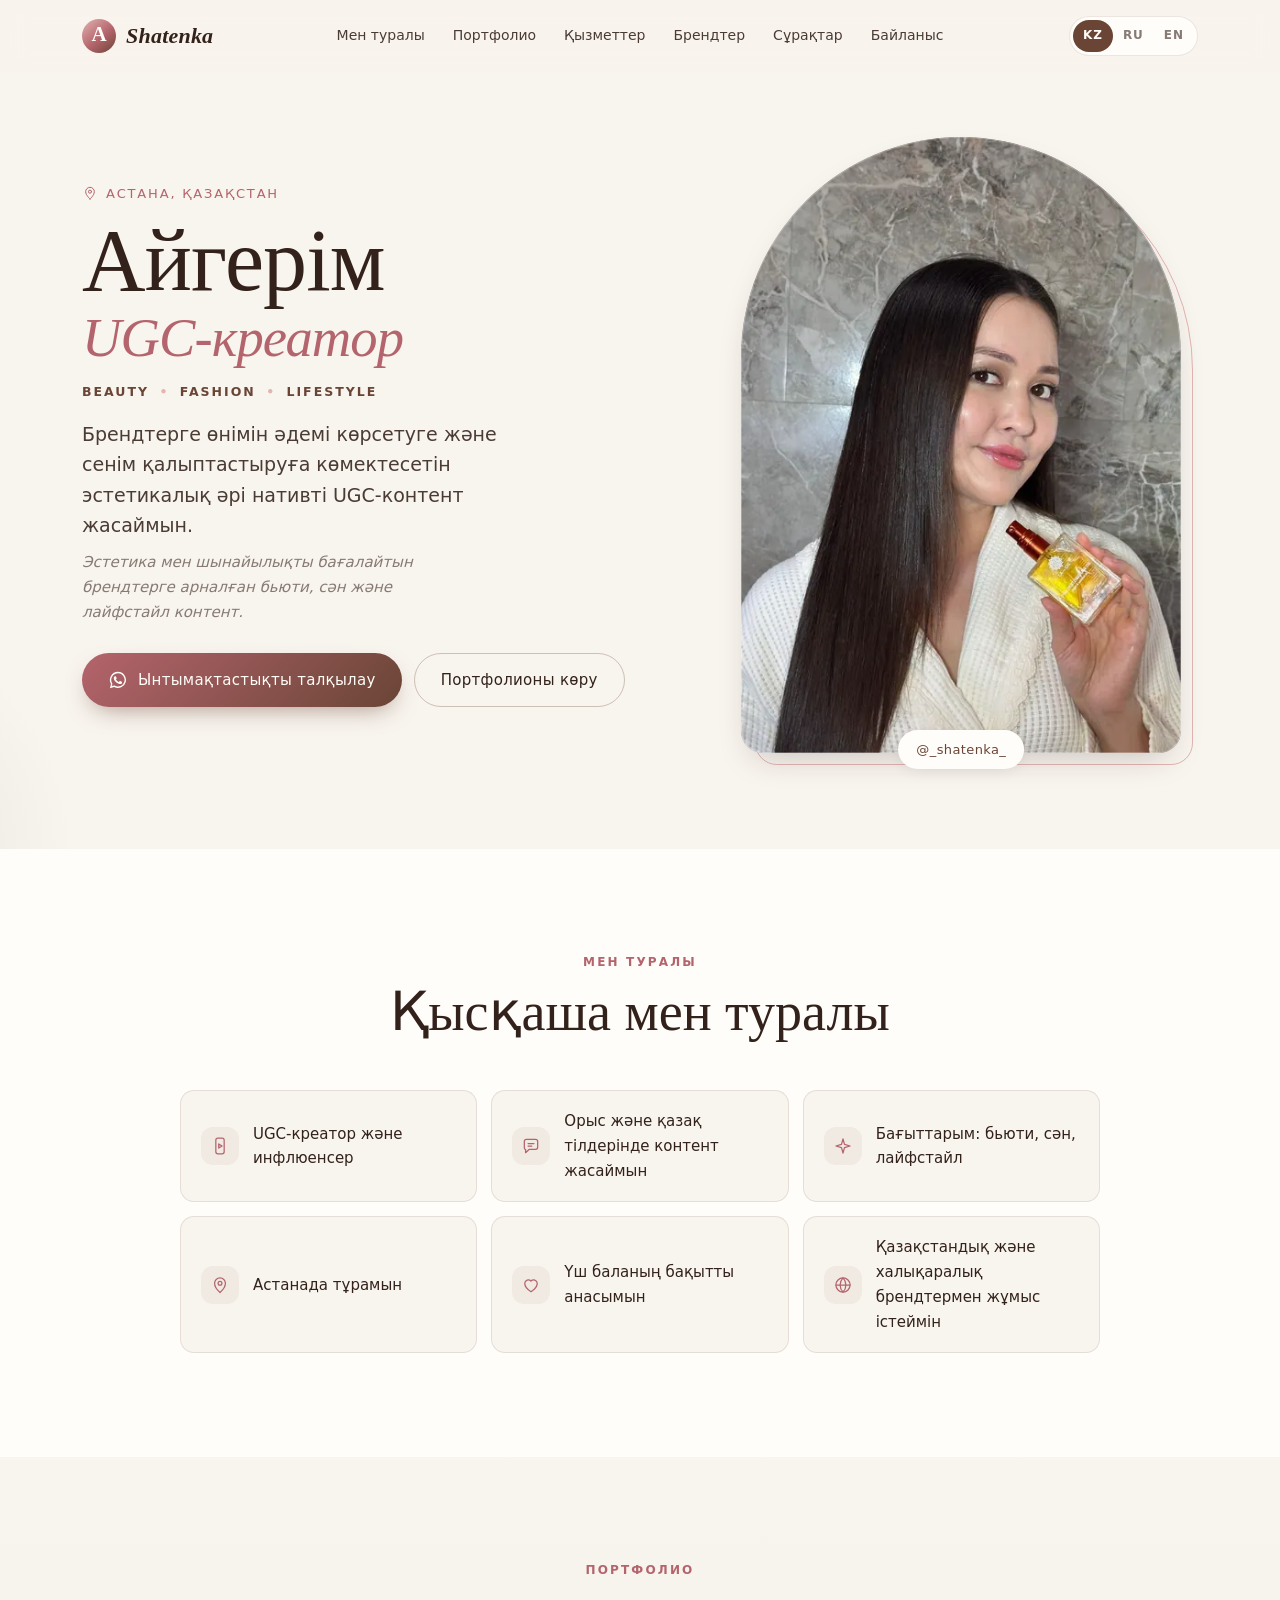
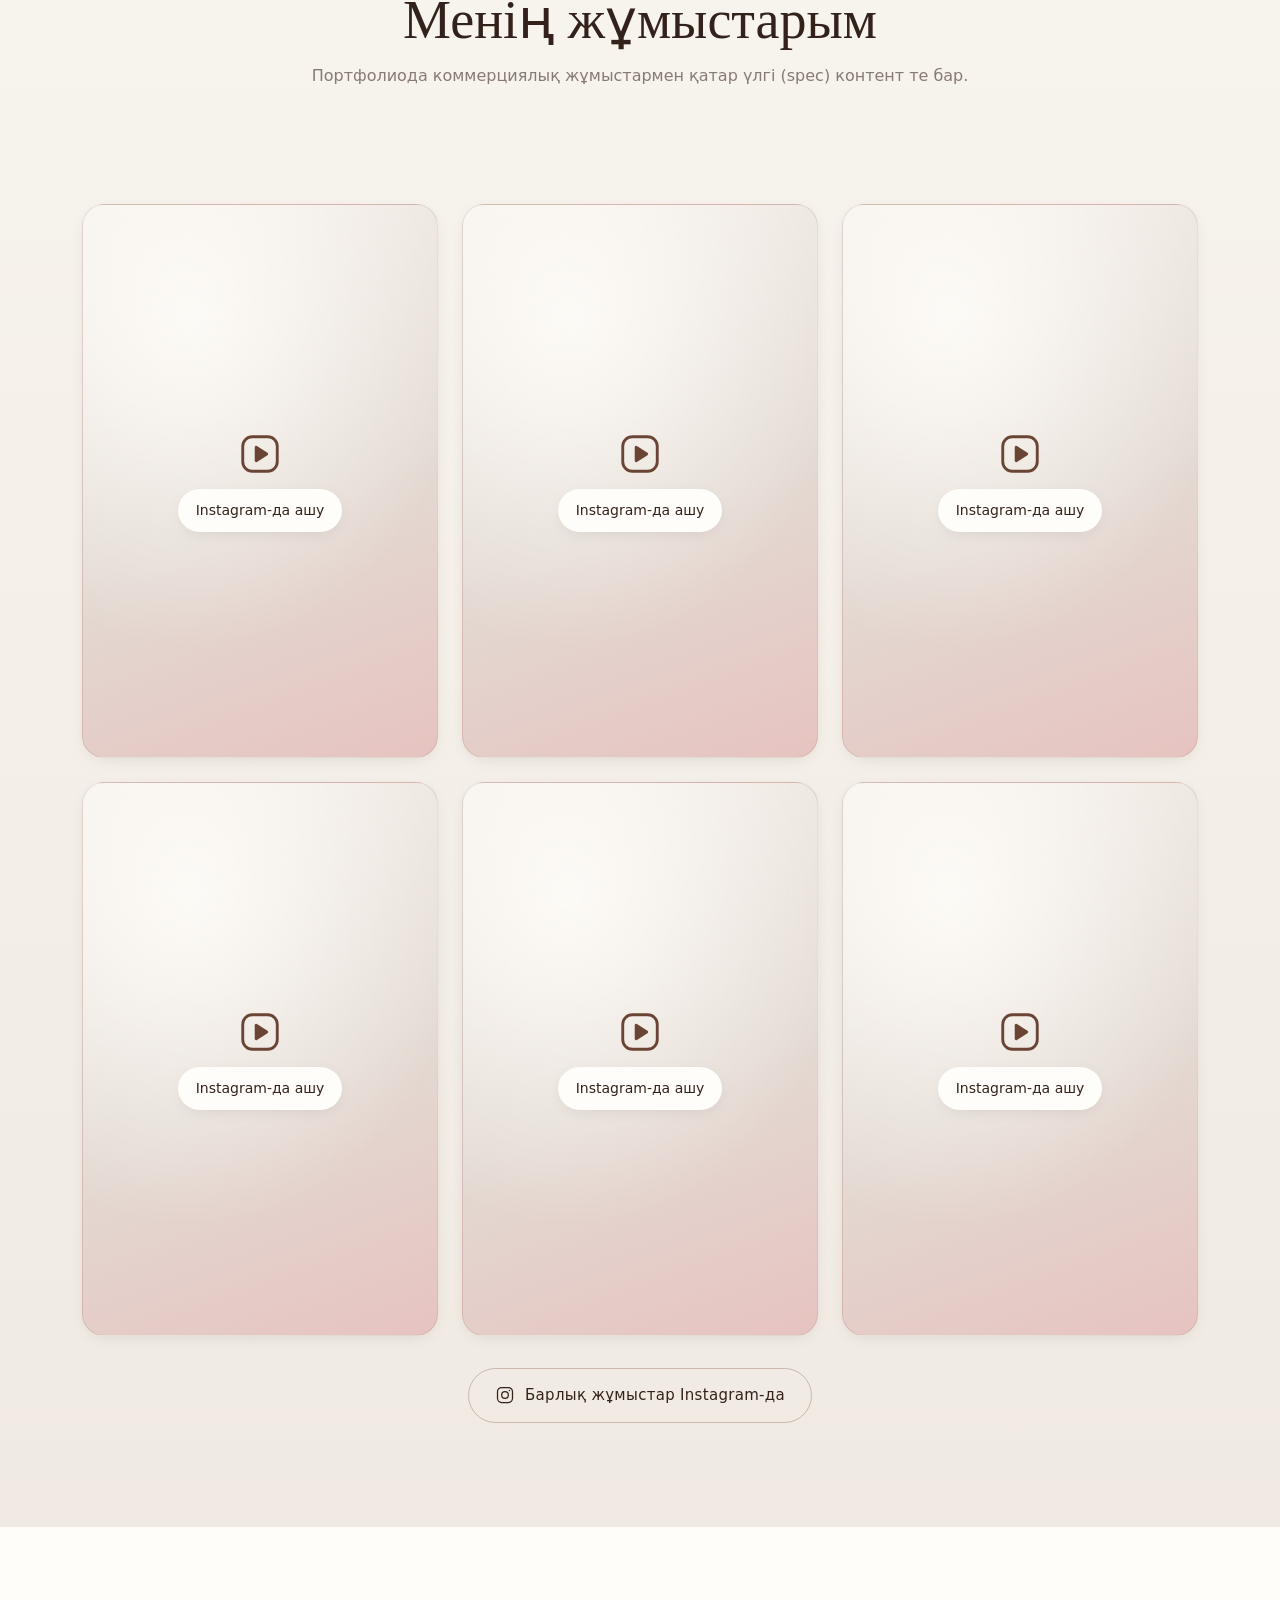
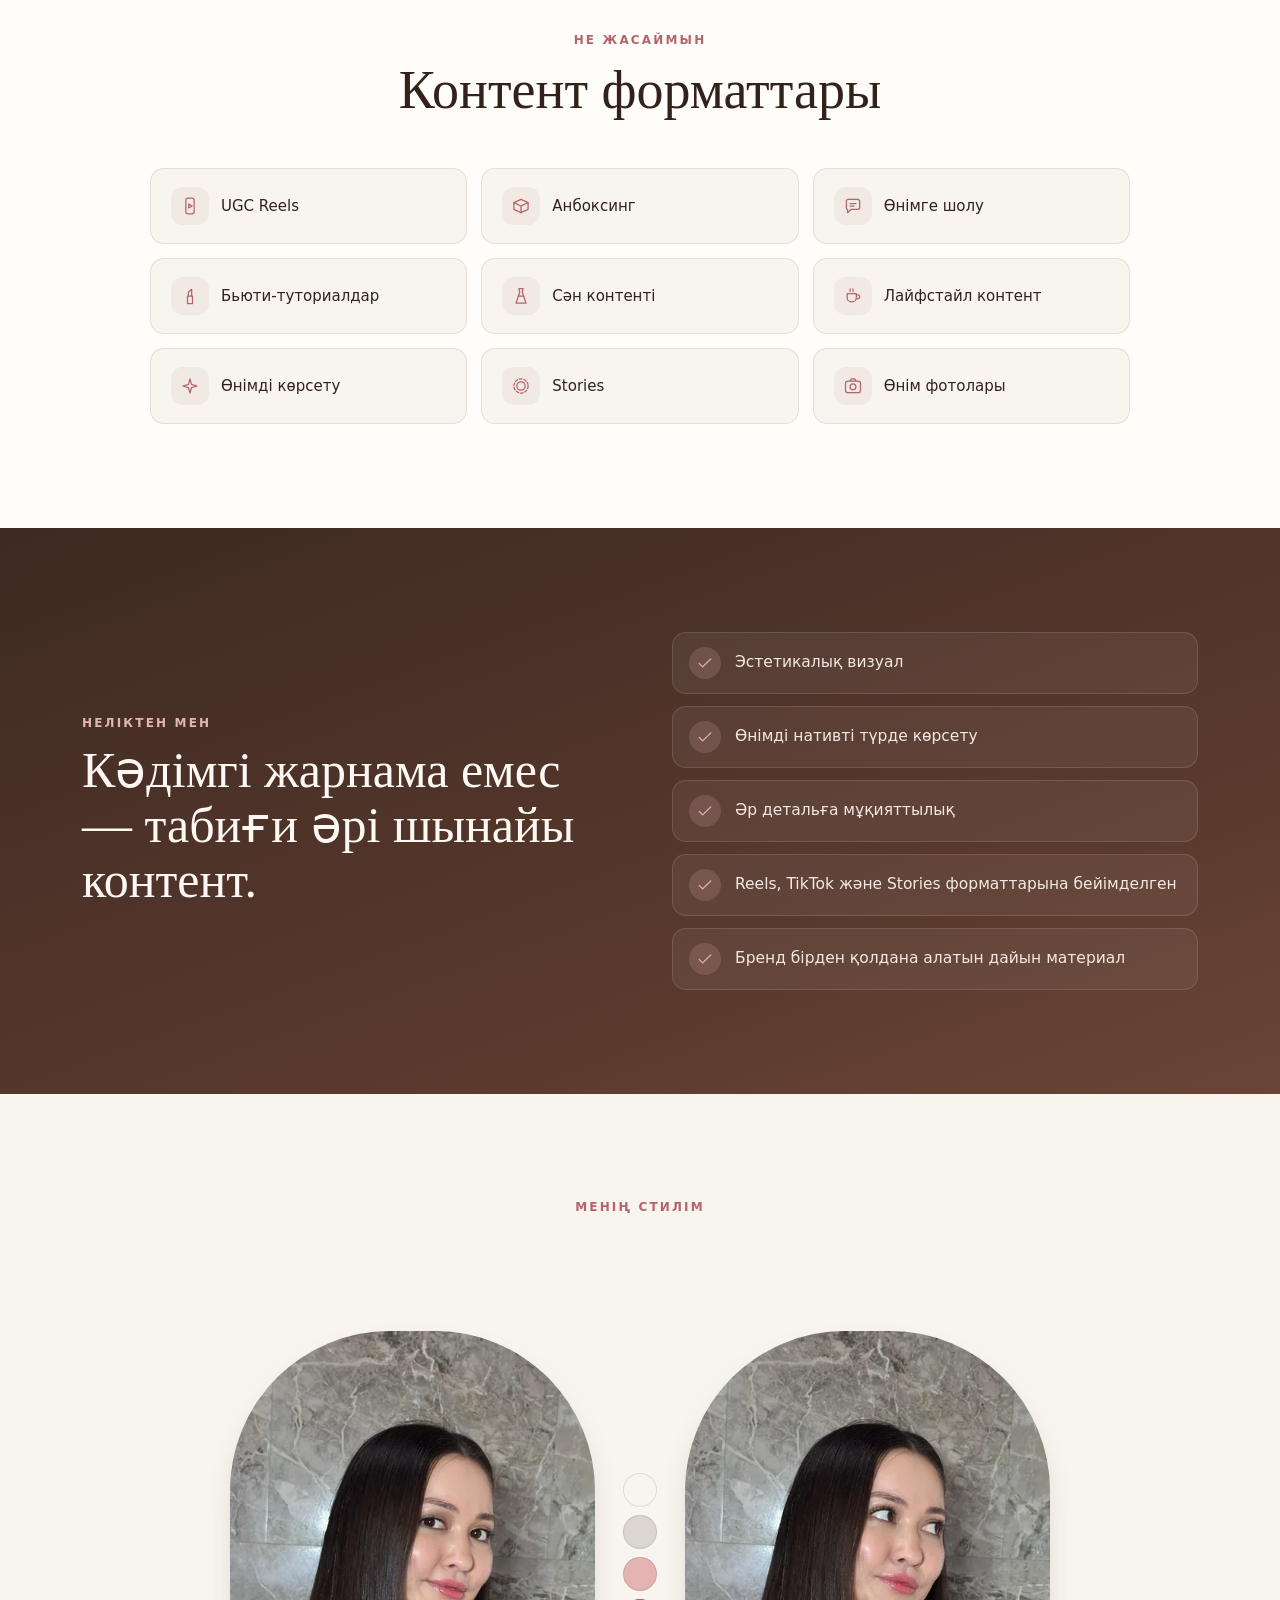
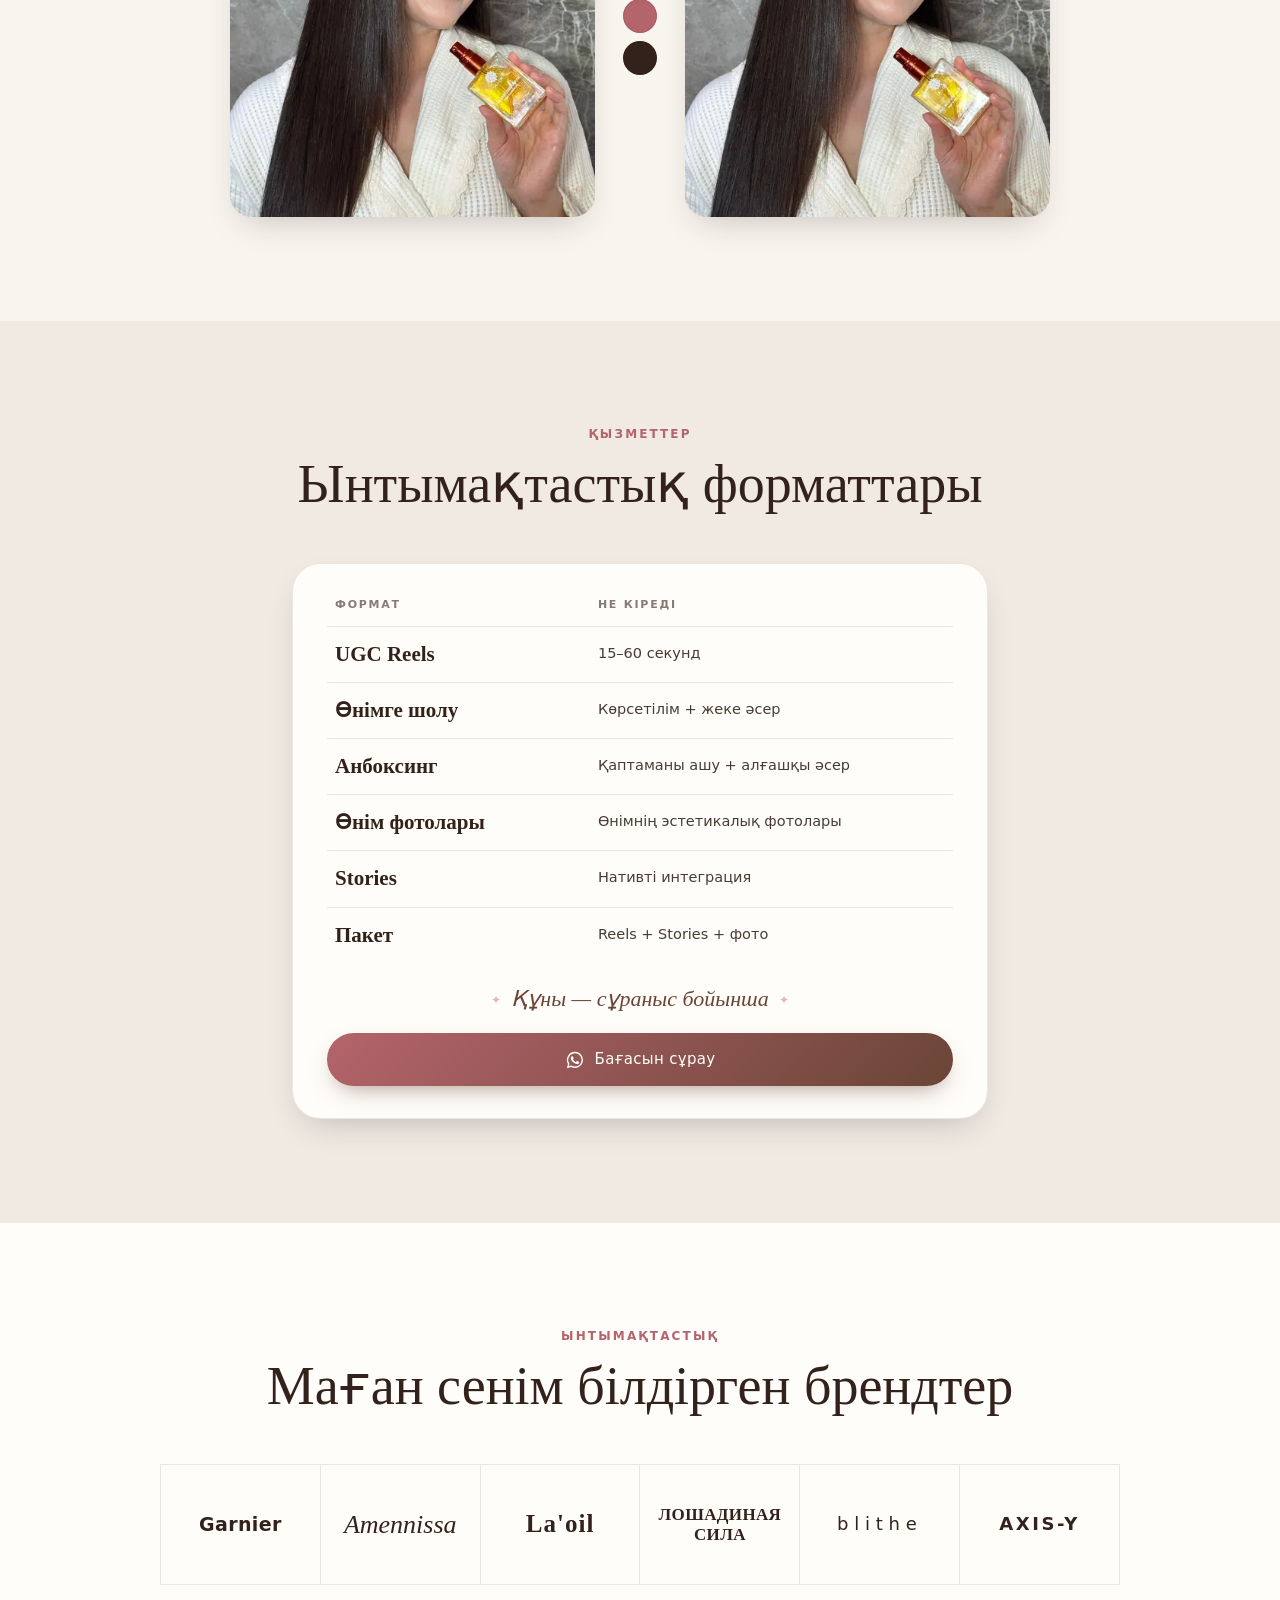
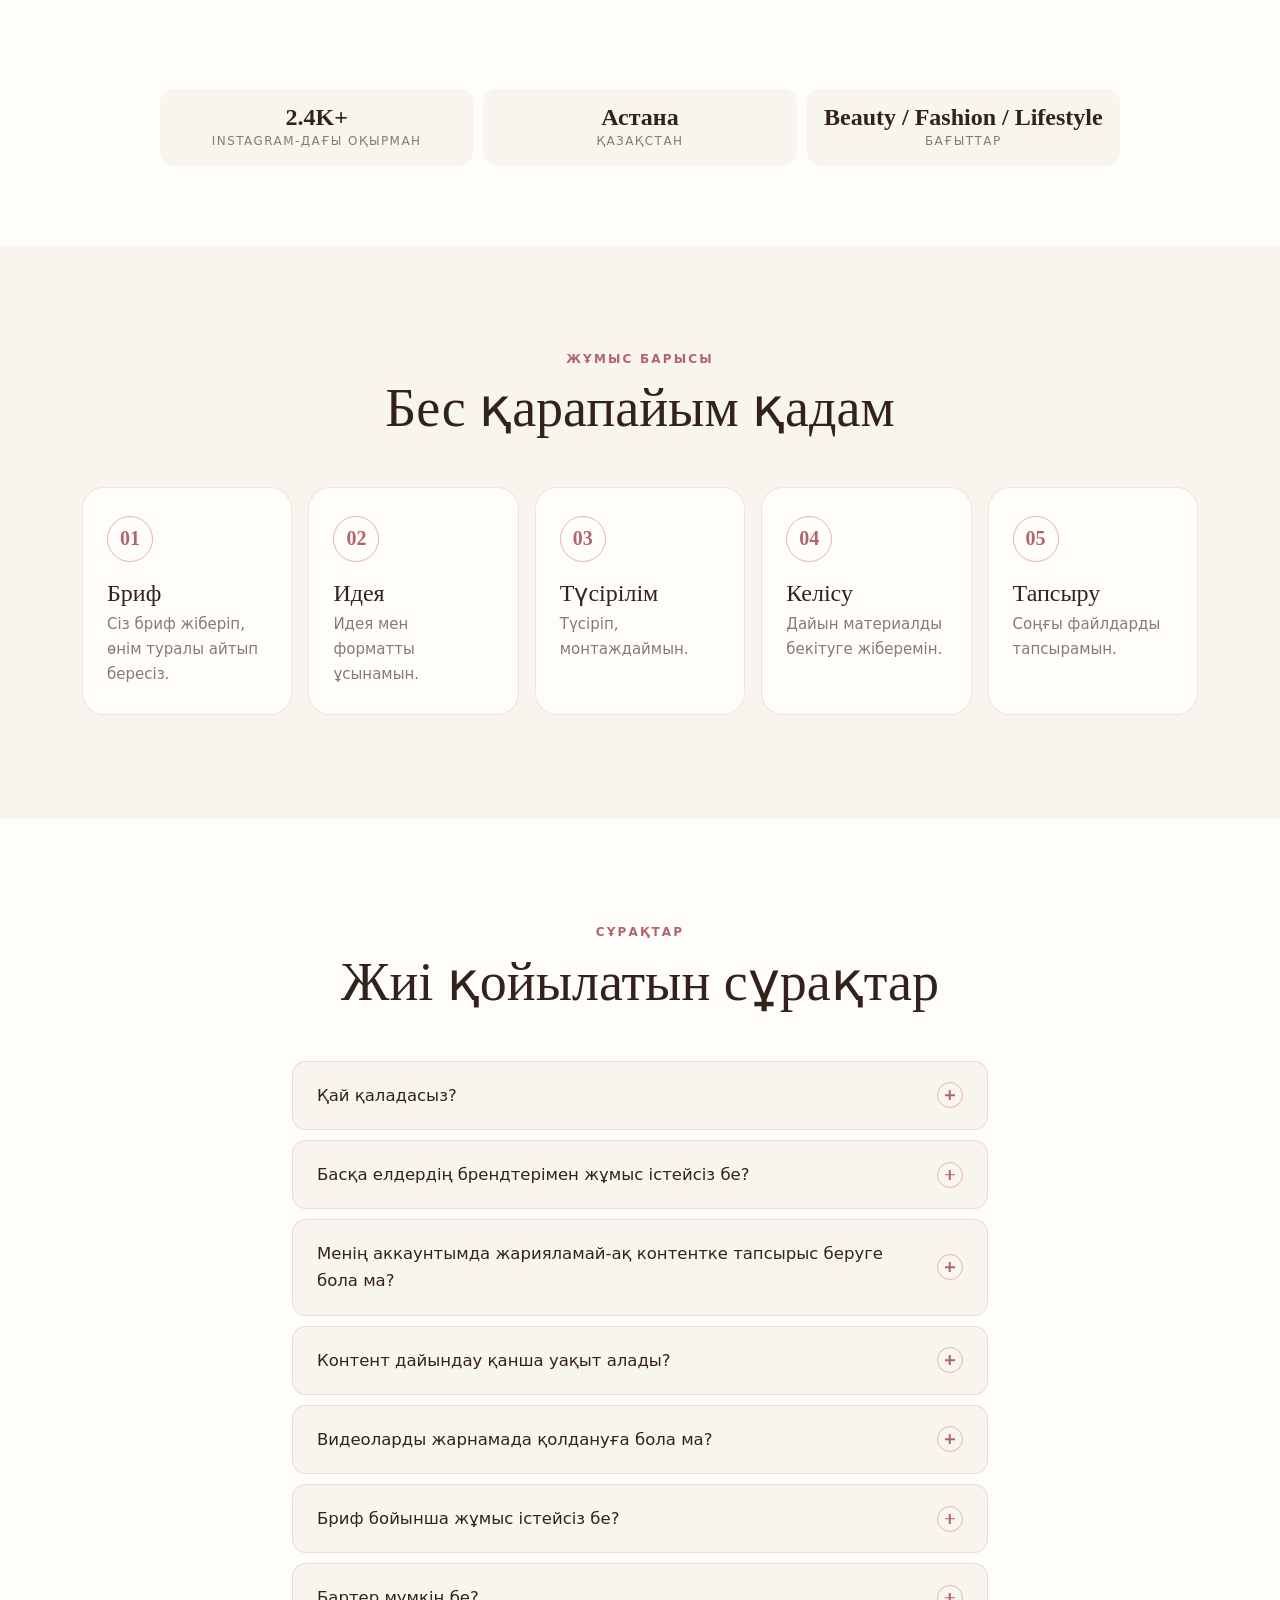
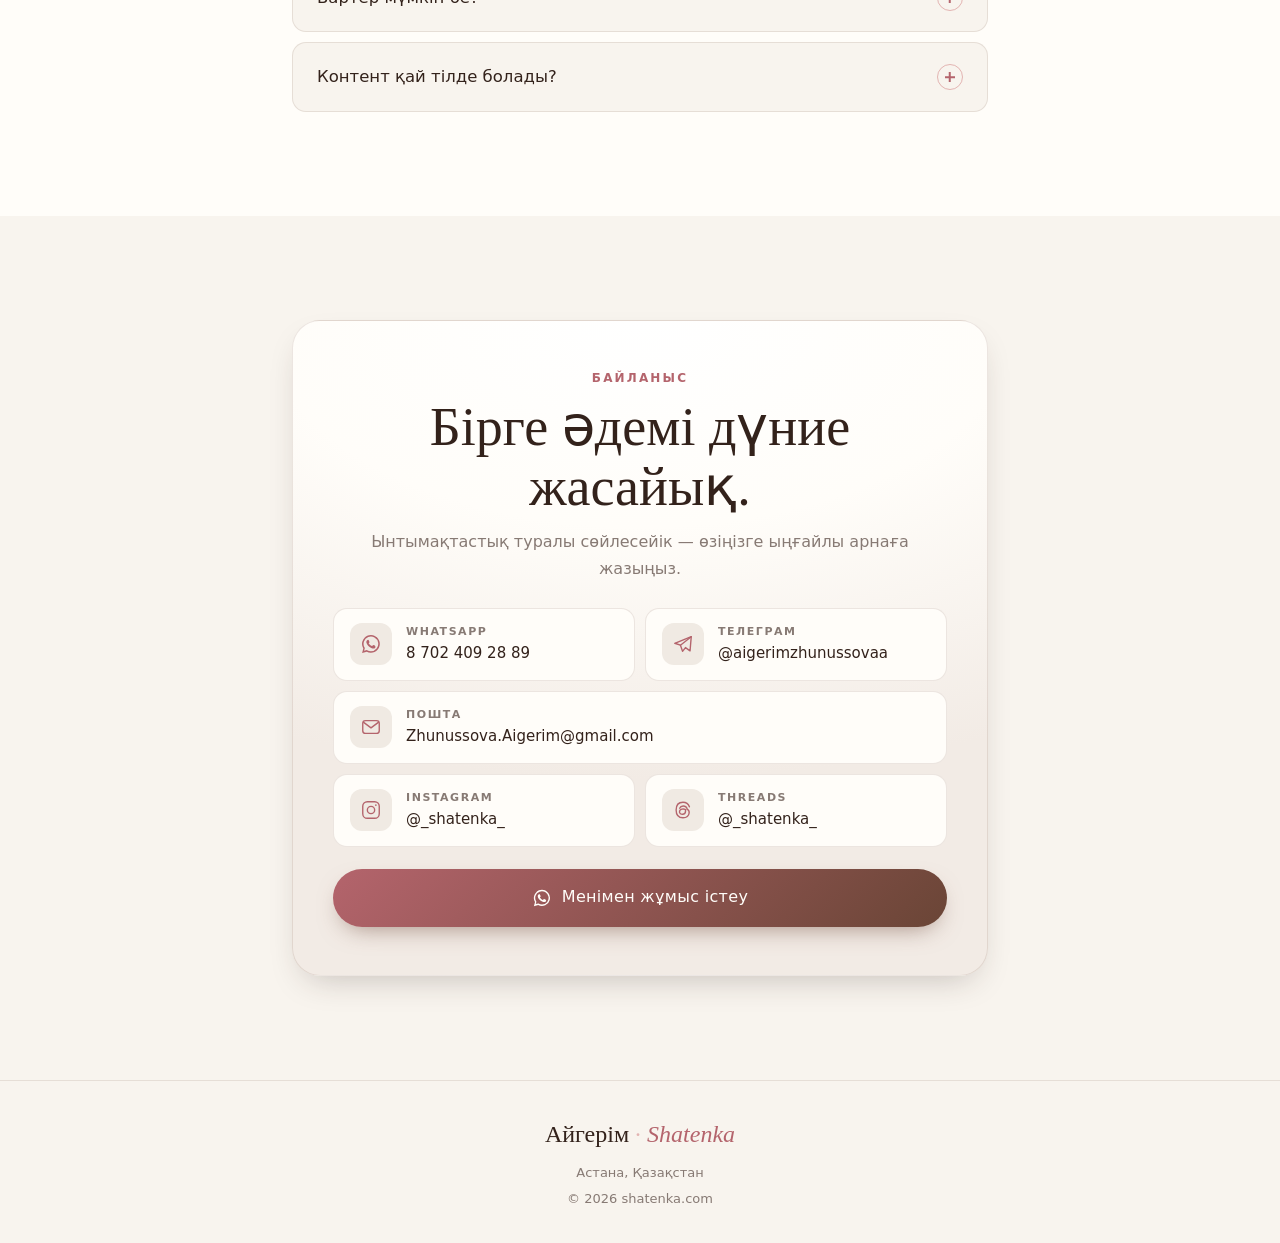
==== commit 07f71a94: "Auto language detection + hreflang" ====
--- a/index.html
+++ b/index.html
@@ -8,6 +8,10 @@
   <meta name="author" content="Айгерім · Shatenka">
   <meta name="theme-color" content="#F8F4EE">
   <link rel="canonical" href="https://shatenka.com/">
+  <link rel="alternate" hreflang="kk" href="https://shatenka.com/?lang=kk">
+  <link rel="alternate" hreflang="ru" href="https://shatenka.com/?lang=ru">
+  <link rel="alternate" hreflang="en" href="https://shatenka.com/?lang=en">
+  <link rel="alternate" hreflang="x-default" href="https://shatenka.com/">
 
   <!-- Open Graph -->
   <meta property="og:type" content="website">
--- a/assets/css/style.css
+++ b/assets/css/style.css
@@ -0,0 +1,442 @@
+/* Shatenka — mobile-first styles */
+:root {
+  /* palette sampled to match the photos: cream robe, grey marble, brunette hair, rose lips */
+  --cream: #F8F4EE;
+  --ivory: #FFFDF9;
+  --sand: #F0EAE3;
+  --marble: #DCD6D0;
+  --marble-deep: #A9A29C;
+  --nude: #E9DCD2;
+  --rose: #E3B4B2;
+  --rose-deep: #B4646C;
+  --brown: #6A4536;
+  --brown-dark: #33221B;
+  --text: #4A3B35;
+  --muted: #877A74;
+  --line: rgba(106, 69, 54, .13);
+  --shadow: 0 14px 34px -14px rgba(51, 34, 27, .28);
+  --shadow-soft: 0 4px 18px -8px rgba(51, 34, 27, .18);
+  --radius: 22px;
+  --radius-sm: 14px;
+  --serif: "Cormorant Garamond", "Playfair Display", Georgia, "Times New Roman", serif;
+  --sans: "Montserrat", "Inter", system-ui, -apple-system, "Segoe UI", Roboto, Arial, sans-serif;
+  --header-h: 60px;
+  --nav-h: 42px;
+  --ease: cubic-bezier(.22, .61, .36, 1);
+}
+
+*, *::before, *::after { box-sizing: border-box; }
+html { -webkit-text-size-adjust: 100%; scroll-behavior: smooth; scroll-padding-top: calc(var(--header-h) + var(--nav-h) + 12px); }
+body {
+  margin: 0;
+  font-family: var(--sans);
+  font-size: 16px;
+  line-height: 1.65;
+  color: var(--text);
+  background: var(--cream);
+  -webkit-font-smoothing: antialiased;
+  text-rendering: optimizeLegibility;
+  overflow-x: hidden;
+}
+img, svg { display: block; max-width: 100%; }
+a { color: inherit; }
+h1, h2, h3 { margin: 0; font-family: var(--serif); font-weight: 500; color: var(--brown-dark); line-height: 1.1; }
+p { margin: 0; }
+ul, ol { margin: 0; padding: 0; list-style: none; }
+button { font: inherit; }
+:focus-visible { outline: 2px solid var(--rose-deep); outline-offset: 3px; border-radius: 6px; }
+
+.container { width: 100%; max-width: 1180px; margin: 0 auto; padding: 0 20px; }
+.narrow { max-width: 760px; }
+.center { text-align: center; }
+.nowrap { white-space: nowrap; }
+
+.skip-link { position: absolute; left: 12px; top: -60px; z-index: 100; background: var(--brown-dark); color: #fff; padding: 10px 16px; border-radius: 10px; text-decoration: none; }
+.skip-link:focus { top: 12px; }
+
+/* Icons */
+svg.icon, .card-icon svg, .ci-icon svg, .reel-icon, .fab svg {
+  fill: none; stroke: currentColor; stroke-width: 1.5; stroke-linecap: round; stroke-linejoin: round;
+}
+.icon { width: 20px; height: 20px; flex: none; }
+
+/* Header */
+.site-header {
+  position: sticky; top: 0; z-index: 50;
+  background: rgba(248, 244, 238, .84);
+  -webkit-backdrop-filter: saturate(1.4) blur(14px);
+  backdrop-filter: saturate(1.4) blur(14px);
+  border-bottom: 1px solid transparent;
+  transition: border-color .3s, box-shadow .3s;
+}
+.site-header.is-scrolled { border-bottom-color: var(--line); box-shadow: 0 6px 20px -16px rgba(51, 34, 27, .4); }
+.header-inner { height: var(--header-h); display: flex; align-items: center; justify-content: space-between; gap: 16px; }
+.logo { display: inline-flex; align-items: center; gap: 10px; text-decoration: none; }
+.logo-mark {
+  width: 34px; height: 34px; border-radius: 50%;
+  display: grid; place-items: center;
+  font-family: var(--serif); font-size: 21px; font-weight: 600; line-height: 1;
+  color: var(--ivory); background: linear-gradient(140deg, var(--rose) 0%, var(--rose-deep) 55%, var(--brown) 100%);
+  padding-bottom: 2px;
+}
+.logo-text { font-family: var(--serif); font-size: 22px; font-weight: 600; font-style: italic; color: var(--brown-dark); letter-spacing: .01em; }
+.nav { border-top: 1px solid var(--line); }
+.nav-inner {
+  height: var(--nav-h); display: flex; align-items: center; gap: 6px;
+  overflow-x: auto; scrollbar-width: none; -webkit-overflow-scrolling: touch;
+  mask-image: linear-gradient(90deg, #000 88%, transparent); -webkit-mask-image: linear-gradient(90deg, #000 88%, transparent);
+}
+.nav-inner::-webkit-scrollbar { display: none; }
+.nav a { flex: none; padding: 6px 12px; border-radius: 999px; font-size: 13px; text-decoration: none; color: var(--text); white-space: nowrap; transition: background .25s, color .25s; }
+.nav a:hover { background: var(--sand); color: var(--brown-dark); }
+
+.lang-switch { display: inline-flex; padding: 3px; border-radius: 999px; background: var(--ivory); border: 1px solid var(--line); }
+.lang-switch button {
+  min-width: 40px; height: 32px; padding: 0 10px; border: 0; border-radius: 999px;
+  background: transparent; color: var(--muted); font-size: 12px; font-weight: 600; letter-spacing: .08em; cursor: pointer;
+  transition: background .25s var(--ease), color .25s var(--ease);
+}
+.lang-switch button:hover { color: var(--brown-dark); }
+.lang-switch button[aria-pressed="true"] { background: var(--brown); color: var(--ivory); }
+
+/* Buttons */
+.btn {
+  display: inline-flex; align-items: center; justify-content: center; gap: 10px;
+  min-height: 52px; padding: 14px 26px; border-radius: 999px;
+  font-size: 15px; font-weight: 500; letter-spacing: .02em; text-decoration: none;
+  transition: transform .25s var(--ease), box-shadow .25s var(--ease), background .25s var(--ease), color .25s var(--ease);
+  -webkit-tap-highlight-color: transparent;
+}
+.btn:active { transform: scale(.98); }
+.btn-primary { color: var(--ivory); background: linear-gradient(135deg, var(--rose-deep), var(--brown)); box-shadow: 0 10px 24px -10px rgba(106, 69, 54, .6); }
+.btn-primary:hover { box-shadow: 0 14px 30px -10px rgba(106, 69, 54, .7); transform: translateY(-1px); }
+.btn-ghost { color: var(--brown-dark); background: transparent; border: 1px solid rgba(106, 69, 54, .3); }
+.btn-ghost:hover { background: var(--ivory); border-color: var(--rose-deep); }
+.btn-wide { width: 100%; }
+
+/* Hero */
+.hero { position: relative; padding: 28px 0 56px; overflow: hidden; }
+.hero::after {
+  content: ""; position: absolute; left: -30%; bottom: -30%; width: 460px; height: 460px; border-radius: 50%;
+  background: radial-gradient(circle, rgba(169, 162, 156, .22), rgba(169, 162, 156, 0) 70%); pointer-events: none;
+}
+.hero::before {
+  content: ""; position: absolute; inset: -20% -40% auto auto; width: 520px; height: 520px; border-radius: 50%;
+  background: radial-gradient(circle, rgba(227, 180, 178, .35), rgba(227, 180, 178, 0) 70%); pointer-events: none;
+}
+.hero-inner { position: relative; display: grid; gap: 36px; }
+.eyebrow { display: inline-flex; align-items: center; gap: 8px; font-size: 13px; letter-spacing: .14em; text-transform: uppercase; color: var(--rose-deep); font-weight: 500; margin-bottom: 14px; }
+.icon-sm { width: 16px; height: 16px; }
+.hero-title { font-size: clamp(44px, 12.5vw, 88px); line-height: .98; letter-spacing: -.01em; }
+.hero-title em, .footer-logo em { font-style: italic; color: var(--rose-deep); }
+.hero-title em { display: block; font-size: .62em; margin-top: .12em; }
+.hero-title .dash { position: absolute; width: 1px; height: 1px; overflow: hidden; clip: rect(0 0 0 0); white-space: nowrap; } /* kept for screen readers / SEO */
+.hero-title .dot, .footer-logo .dot { color: var(--rose); }
+.hero-niches { margin-top: 18px; font-size: 12.5px; font-weight: 600; letter-spacing: .16em; text-transform: uppercase; color: var(--brown); }
+.hero-niches span { color: var(--rose); margin: 0 4px; }
+.hero-sub { margin-top: 10px; font-size: 14px; color: var(--muted); font-style: italic; max-width: 40ch; }
+.hero-tagline { margin-top: 18px; font-size: 12.5px; font-weight: 500; letter-spacing: .08em; text-transform: uppercase; color: var(--brown); }
+.hero-lead { margin-top: 16px; font-size: 17px; line-height: 1.6; color: var(--text); max-width: 38ch; }
+.hero-actions { margin-top: 28px; display: flex; flex-direction: column; gap: 12px; }
+
+.hero-photo-wrap { position: relative; max-width: 440px; width: 100%; margin: 0 auto; }
+.hero-photo {
+  position: relative; aspect-ratio: 5 / 7; border-radius: 220px 220px var(--radius) var(--radius);
+  overflow: hidden; box-shadow: var(--shadow);
+  background: linear-gradient(160deg, var(--marble), var(--marble-deep));
+}
+.hero-photo::after { /* soft warm wash so the cool marble sits with the cream palette */
+  content: ""; position: absolute; inset: 0; pointer-events: none;
+  background: linear-gradient(180deg, rgba(248, 244, 238, 0) 60%, rgba(106, 69, 54, .10) 100%);
+  box-shadow: inset 0 0 0 1px rgba(255, 255, 255, .25); border-radius: inherit;
+}
+.hero-photo picture, .about-photo picture { display: block; width: 100%; height: 100%; }
+.hero-photo img { width: 100%; height: 100%; object-fit: cover; object-position: 50% 30%; }
+.hero-photo-wrap::before { /* offset outline frame */
+  content: ""; position: absolute; inset: 14px -12px -12px 14px; border: 1px solid var(--rose);
+  border-radius: 220px 220px var(--radius) var(--radius); z-index: -1;
+}
+.hero-photo-wrap { isolation: isolate; }
+.hero-badge {
+  position: absolute; left: 50%; bottom: -16px; transform: translateX(-50%);
+  padding: 9px 18px; border-radius: 999px; background: var(--ivory); box-shadow: var(--shadow-soft);
+  font-size: 13px; font-weight: 500; color: var(--brown); letter-spacing: .03em; white-space: nowrap;
+}
+
+
+/* Sections */
+.section { padding: 64px 0; }
+.section-head { margin-bottom: 32px; }
+.kicker { font-size: 12px; letter-spacing: .18em; text-transform: uppercase; color: var(--rose-deep); font-weight: 600; margin-bottom: 10px; }
+.section-title { font-size: clamp(34px, 9vw, 54px); }
+.section-sub { margin-top: 12px; color: var(--muted); }
+
+.about { background: var(--ivory); text-align: center; }
+.about .section-title { margin-bottom: 20px; }
+.about-text { font-size: 17px; line-height: 1.75; color: var(--text); }
+.tags { margin-top: 26px; display: flex; flex-wrap: wrap; justify-content: center; gap: 8px; }
+.tags li { padding: 7px 16px; border-radius: 999px; background: var(--sand); color: var(--brown); font-size: 13px; font-weight: 500; letter-spacing: .04em; }
+
+.cards { display: grid; gap: 14px; }
+.card {
+  position: relative; padding: 24px 22px; border-radius: var(--radius);
+  background: var(--ivory); border: 1px solid var(--line); box-shadow: var(--shadow-soft);
+  transition: transform .35s var(--ease), box-shadow .35s var(--ease);
+}
+.card:hover { transform: translateY(-3px); box-shadow: var(--shadow); }
+.card-icon { width: 46px; height: 46px; border-radius: 14px; display: grid; place-items: center; background: var(--sand); color: var(--rose-deep); margin-bottom: 16px; }
+.card-icon svg { width: 24px; height: 24px; }
+.card h3 { font-size: 25px; margin-bottom: 8px; }
+.card p { font-size: 15px; color: var(--muted); }
+.price-note {
+  margin-top: 26px; text-align: center; font-family: var(--serif); font-style: italic; font-size: 22px; color: var(--brown);
+}
+.price-note::before, .price-note::after { content: "✦"; color: var(--rose); margin: 0 10px; font-style: normal; font-size: 12px; vertical-align: middle; }
+
+/* Portfolio */
+.portfolio { background: linear-gradient(180deg, var(--cream) 0%, var(--sand) 100%); }
+/* mobile: horizontal swipe carousel */
+.reels {
+  display: grid; grid-auto-flow: column; grid-auto-columns: min(320px, 84%); gap: 14px; align-items: start;
+  margin: 0 -20px 28px; padding: 4px 20px 18px; overflow-x: auto; overscroll-behavior-x: contain;
+  scroll-snap-type: x mandatory; scroll-padding: 0 20px; -webkit-overflow-scrolling: touch; scrollbar-width: none;
+}
+.reels::-webkit-scrollbar { display: none; }
+.reel { width: 100%; scroll-snap-align: start; }
+.swipe-hint { margin-top: 10px; font-size: 12px; letter-spacing: .12em; text-transform: uppercase; color: var(--rose-deep); font-weight: 500; }
+.swipe-arrow { display: inline-block; animation: nudge 1.8s ease-in-out infinite; }
+@keyframes nudge { 50% { transform: translateX(5px); } }
+.reel blockquote.instagram-media {
+  margin: 0 !important; width: 100%; min-height: 320px; aspect-ratio: 9 / 14;
+  border-radius: var(--radius); border: 1px solid var(--line);
+  background:
+    radial-gradient(80% 60% at 30% 20%, rgba(255, 253, 249, .9), rgba(255, 253, 249, 0)),
+    linear-gradient(160deg, #F4EEE8, #E3DAD3 55%, #E6C3C0);
+  display: grid; place-items: center; box-shadow: var(--shadow-soft);
+}
+.reel iframe.instagram-media { border-radius: var(--radius) !important; box-shadow: var(--shadow-soft) !important; border: 0 !important; margin: 0 auto !important; min-width: 0 !important; width: 100% !important; }
+.reel-fallback { display: flex; flex-direction: column; align-items: center; gap: 12px; padding: 24px; text-align: center; }
+.reel-icon { width: 46px; height: 46px; color: var(--brown); }
+.reel-loading { font-size: 13px; color: var(--muted); letter-spacing: .06em; animation: pulse 1.6s ease-in-out infinite; }
+.reel-fallback a { font-size: 14px; font-weight: 500; color: var(--brown-dark); text-decoration: none; padding: 10px 18px; border-radius: 999px; background: var(--ivory); box-shadow: var(--shadow-soft); }
+.embeds-failed .reel-loading { display: none; }
+@keyframes pulse { 50% { opacity: .45; } }
+
+/* Brands (text badges, no logos) */
+.brands { background: var(--ivory); text-align: center; }
+
+
+/* About bullets */
+.bullets { display: grid; gap: 10px; max-width: 920px; margin: 0 auto; }
+.bullets li { display: flex; align-items: center; gap: 14px; padding: 14px 18px; border-radius: var(--radius-sm); background: var(--cream); border: 1px solid var(--line); text-align: left; font-size: 15.5px; color: var(--brown-dark); }
+.b-icon, .create-icon { width: 38px; height: 38px; flex: none; border-radius: 12px; display: grid; place-items: center; background: var(--sand); color: var(--rose-deep); }
+.b-icon svg, .create-icon svg, .check svg { width: 20px; height: 20px; fill: none; stroke: currentColor; stroke-width: 1.5; stroke-linecap: round; stroke-linejoin: round; }
+
+/* Portfolio tabs */
+.tabs { display: flex; gap: 8px; overflow-x: auto; scrollbar-width: none; margin: 0 -20px 18px; padding: 2px 20px; }
+.tabs::-webkit-scrollbar { display: none; }
+.tab {
+  flex: none; padding: 9px 16px; border-radius: 999px; border: 1px solid rgba(106, 69, 54, .22); background: var(--ivory);
+  color: var(--text); font-size: 13px; font-weight: 500; letter-spacing: .02em; cursor: pointer; transition: background .25s, color .25s, border-color .25s;
+}
+.tab:hover { border-color: var(--rose-deep); }
+.tab[aria-selected="true"] { background: var(--brown); border-color: var(--brown); color: var(--ivory); }
+.tab[hidden], .reel[hidden] { display: none !important; }
+
+/* What I create */
+.create { background: var(--ivory); }
+.create-grid { display: grid; grid-template-columns: repeat(2, minmax(0, 1fr)); gap: 10px; }
+.create-item { display: flex; flex-direction: column; align-items: flex-start; gap: 12px; padding: 16px; border-radius: var(--radius-sm); background: var(--cream); border: 1px solid var(--line); font-size: 14.5px; font-weight: 500; color: var(--brown-dark); line-height: 1.35; }
+
+/* Why */
+.why { background: linear-gradient(160deg, #3D2A22, #5B3A2E 70%, #6A4536); color: #F3E9E2; }
+.why .kicker { color: var(--rose); }
+.why .section-title { color: #FFF8F3; font-size: clamp(30px, 8vw, 50px); }
+.why-inner { display: grid; gap: 30px; }
+.why-list { display: grid; gap: 12px; }
+.why-list li { display: flex; align-items: center; gap: 14px; padding: 14px 16px; border-radius: var(--radius-sm); background: rgba(255, 248, 243, .06); border: 1px solid rgba(255, 248, 243, .12); font-size: 15.5px; }
+.check { width: 32px; height: 32px; flex: none; border-radius: 50%; display: grid; place-items: center; background: rgba(227, 180, 178, .18); color: var(--rose); }
+
+/* My style */
+.style { text-align: center; }
+.style-words { font-family: var(--serif); font-style: italic; font-size: clamp(26px, 6.5vw, 44px); line-height: 1.25; color: var(--brown-dark); }
+.mood { display: grid; grid-template-columns: 1fr auto 1fr; gap: 12px; align-items: center; max-width: 820px; margin: 0 auto; }
+.mood-photo { margin: 0; aspect-ratio: 3 / 4; border-radius: var(--radius); overflow: hidden; box-shadow: var(--shadow); background: var(--marble); }
+.mood-photo:first-child { border-radius: 160px 160px var(--radius) var(--radius); }
+.mood-photo:last-child { border-radius: 160px 160px var(--radius) var(--radius); }
+.mood-photo picture { display: block; width: 100%; height: 100%; }
+.mood-photo img { width: 100%; height: 100%; object-fit: cover; object-position: 50% 30%; }
+.mood-palette { display: flex; flex-direction: column; gap: 8px; }
+.mood-palette span { width: 26px; height: 26px; border-radius: 50%; background: var(--c); box-shadow: inset 0 0 0 1px rgba(51, 34, 27, .12); }
+
+/* Services table */
+.services { background: var(--sand); }
+.svc-card { padding: 22px 18px; border-radius: 28px; background: var(--ivory); border: 1px solid var(--line); box-shadow: var(--shadow); }
+.svc-table { width: 100%; border-collapse: collapse; }
+.svc-table thead th { font-size: 11px; letter-spacing: .16em; text-transform: uppercase; color: var(--muted); font-weight: 600; text-align: left; padding: 0 8px 12px; }
+.svc-table tbody th, .svc-table td { padding: 15px 8px; border-top: 1px solid var(--line); text-align: left; vertical-align: top; }
+.svc-table tbody th { font-family: var(--serif); font-size: 21px; font-weight: 600; color: var(--brown-dark); line-height: 1.2; width: 42%; }
+.svc-table td { font-size: 14.5px; color: var(--text); }
+.svc-card .price-note { margin: 18px 0 16px; }
+
+/* Brands wordmarks */
+.brands { background: var(--ivory); text-align: center; }
+.wordmarks { display: grid; grid-template-columns: repeat(2, minmax(0, 1fr)); max-width: 960px; margin: 0 auto; border-top: 1px solid var(--line); border-left: 1px solid var(--line); }
+.wordmark { display: grid; place-items: center; min-height: 92px; padding: 16px 10px; border-right: 1px solid var(--line); border-bottom: 1px solid var(--line); color: var(--brown-dark); line-height: 1.15; transition: color .3s, background .3s; }
+.wordmark:hover { color: var(--rose-deep); background: var(--cream); }
+.wm-1 { font-family: var(--sans); font-weight: 600; font-size: 19px; letter-spacing: .02em; }
+.wm-2 { font-family: var(--serif); font-style: italic; font-size: 26px; }
+.wm-3 { font-family: var(--serif); font-weight: 600; font-size: 25px; letter-spacing: .04em; }
+.wm-4 { font-family: var(--serif); font-size: 19px; font-weight: 600; text-transform: uppercase; letter-spacing: .02em; }
+.wm-5 { font-family: var(--sans); font-weight: 400; font-size: 18px; letter-spacing: .32em; text-transform: lowercase; }
+.wm-6 { font-family: var(--sans); font-weight: 600; font-size: 18px; letter-spacing: .14em; }
+
+/* Stats (small) */
+.stats { padding: 0 0 56px; background: var(--ivory); }
+.stats-list { display: grid; gap: 10px; max-width: 960px; margin: 0 auto; }
+.stats-list li { display: flex; flex-direction: column; align-items: center; padding: 14px; border-radius: var(--radius-sm); background: var(--cream); text-align: center; }
+.stats-list strong { font-family: var(--serif); font-size: 24px; font-weight: 600; color: var(--brown-dark); line-height: 1.2; }
+.stats-list span { font-size: 12px; letter-spacing: .12em; text-transform: uppercase; color: var(--muted); }
+
+/* FAQ */
+.faq { background: var(--ivory); }
+.faq-list { display: grid; gap: 10px; }
+.faq-item { border-radius: var(--radius-sm); background: var(--cream); border: 1px solid var(--line); overflow: hidden; }
+.faq-item summary { list-style: none; cursor: pointer; display: flex; align-items: center; justify-content: space-between; gap: 16px; padding: 18px 18px; font-weight: 500; font-size: 15.5px; color: var(--brown-dark); }
+.faq-item summary::-webkit-details-marker { display: none; }
+.faq-icon { position: relative; width: 26px; height: 26px; flex: none; border-radius: 50%; border: 1px solid var(--rose); }
+.faq-icon::before, .faq-icon::after { content: ""; position: absolute; left: 50%; top: 50%; width: 10px; height: 1.5px; background: var(--rose-deep); transform: translate(-50%, -50%); transition: transform .3s var(--ease); }
+.faq-item:not([open]) .faq-icon::after { transform: translate(-50%, -50%) rotate(90deg); }
+.faq-item[open] { background: #fff; border-color: rgba(180, 100, 108, .3); }
+.faq-item p { padding: 0 18px 18px; color: var(--text); font-size: 15px; }
+.btn-xl { min-height: 58px; font-size: 16px; }
+
+/* Process */
+.steps { display: grid; gap: 14px; counter-reset: step; }
+.step { position: relative; padding: 22px 22px 22px 84px; border-radius: var(--radius); background: var(--ivory); border: 1px solid var(--line); }
+.step-num {
+  position: absolute; left: 20px; top: 20px; width: 46px; height: 46px; border-radius: 50%;
+  display: grid; place-items: center; font-family: var(--serif); font-size: 20px; font-weight: 600; color: var(--rose-deep);
+  border: 1px solid var(--rose);
+}
+.step h3 { font-size: 24px; margin-bottom: 6px; }
+.step p { font-size: 15px; color: var(--muted); }
+
+/* Contact */
+.contact { padding-bottom: 80px; }
+.contact-card {
+  padding: 34px 22px; border-radius: 28px; text-align: center;
+  background: radial-gradient(120% 70% at 50% 0%, #FFFFFF 0%, var(--ivory) 45%, #F2EBE5 100%);
+  border: 1px solid var(--line); box-shadow: var(--shadow);
+}
+.contact-list { margin: 26px 0 22px; display: grid; gap: 10px; text-align: left; }
+.contact-item {
+  display: flex; align-items: center; gap: 14px; padding: 14px 16px; border-radius: var(--radius-sm);
+  background: var(--ivory); border: 1px solid var(--line); text-decoration: none;
+  transition: border-color .25s, transform .25s var(--ease), background .25s;
+}
+.contact-item:hover { border-color: var(--rose); transform: translateY(-1px); background: #fff; }
+.ci-icon { width: 42px; height: 42px; flex: none; border-radius: 12px; display: grid; place-items: center; background: var(--sand); color: var(--rose-deep); }
+.ci-icon svg { width: 22px; height: 22px; }
+.ci-body { display: flex; flex-direction: column; min-width: 0; }
+.ci-label { font-size: 11px; letter-spacing: .14em; text-transform: uppercase; color: var(--muted); font-weight: 600; }
+.ci-value { font-size: 15px; font-weight: 500; color: var(--brown-dark); overflow-wrap: break-word; }
+
+/* Footer */
+.site-footer { padding: 34px 0 calc(34px + env(safe-area-inset-bottom)); border-top: 1px solid var(--line); text-align: center; color: var(--muted); font-size: 13px; }
+.footer-inner { display: grid; gap: 4px; }
+.footer-logo { font-family: var(--serif); font-size: 24px; color: var(--brown-dark); margin-bottom: 4px; }
+
+/* Floating WhatsApp */
+.fab {
+  position: fixed; right: 18px; bottom: calc(18px + env(safe-area-inset-bottom)); z-index: 40;
+  width: 56px; height: 56px; border-radius: 50%; display: grid; place-items: center;
+  color: var(--ivory); background: linear-gradient(135deg, var(--rose-deep), var(--brown));
+  box-shadow: 0 12px 26px -8px rgba(51, 34, 27, .5);
+  opacity: 0; transform: translateY(16px) scale(.9); pointer-events: none;
+  transition: opacity .3s var(--ease), transform .3s var(--ease);
+}
+.fab svg { width: 26px; height: 26px; }
+.fab.is-visible { opacity: 1; transform: none; pointer-events: auto; }
+
+/* Reveal animation (only when JS is on) */
+.js .reveal { opacity: 0; transform: translateY(18px); transition: opacity .8s var(--ease), transform .8s var(--ease); }
+.js .reveal.is-in { opacity: 1; transform: none; }
+.cards .card:nth-child(2), .steps .step:nth-child(2) { transition-delay: .06s; }
+.cards .card:nth-child(3), .steps .step:nth-child(3) { transition-delay: .12s; }
+.cards .card:nth-child(4), .steps .step:nth-child(4) { transition-delay: .18s; }
+.cards .card:nth-child(5) { transition-delay: .24s; }
+
+/* 404 */
+.notfound { min-height: 100vh; min-height: 100svh; display: grid; place-items: center; text-align: center; padding: 40px 20px; }
+.notfound .code { font-family: var(--serif); font-style: italic; font-size: clamp(110px, 32vw, 180px); line-height: 1; color: var(--rose); }
+.notfound h1 { font-size: clamp(30px, 8vw, 44px); margin: 8px 0 16px; }
+.notfound p { color: var(--muted); margin-bottom: 4px; }
+.notfound .btn { margin-top: 26px; }
+
+/* ≥ 560px */
+@media (min-width: 560px) {
+  .hero-actions { flex-direction: row; flex-wrap: wrap; }
+  .bullets { grid-template-columns: repeat(2, minmax(0, 1fr)); }
+  .create-grid { grid-template-columns: repeat(3, minmax(0, 1fr)); }
+  .wordmarks { grid-template-columns: repeat(3, minmax(0, 1fr)); }
+  .stats-list { grid-template-columns: repeat(3, minmax(0, 1fr)); }
+  .svc-card { padding: 32px 34px; }
+  .tabs { justify-content: center; flex-wrap: wrap; margin: 0 0 26px; padding: 0; overflow: visible; }
+  .cards { grid-template-columns: repeat(2, minmax(0, 1fr)); }
+  .reels { grid-auto-flow: row; grid-auto-columns: auto; grid-template-columns: repeat(2, minmax(0, 1fr)); gap: 20px; margin: 0 0 32px; padding: 0; overflow: visible; scroll-snap-type: none; }
+  .swipe-hint { display: none; }
+  .contact-card { padding: 48px 40px; }
+  .contact-list { grid-template-columns: repeat(2, minmax(0, 1fr)); }
+  .contact-list li:nth-child(3) { grid-column: 1 / -1; } /* WhatsApp + Telegram | Email | Instagram + Threads */
+}
+
+/* ≥ 900px */
+@media (min-width: 900px) {
+  :root { --header-h: 72px; }
+  .container { padding: 0 32px; }
+  :root { --nav-h: 0px; }
+  .site-header { position: sticky; }
+  .nav { position: absolute; top: 0; left: 50%; transform: translateX(-50%); border: 0; }
+  .nav-inner { height: var(--header-h); width: auto; padding: 0; gap: 4px; overflow: visible; mask-image: none; -webkit-mask-image: none; }
+  .nav a { font-size: 14px; padding: 8px 12px; }
+  .hero { padding: 64px 0 96px; }
+  .hero-inner { grid-template-columns: 1.1fr .9fr; align-items: center; gap: 64px; }
+  .hero-lead { font-size: 19px; }
+  .hero-sub { font-size: 15px; }
+  .bullets { grid-template-columns: repeat(3, minmax(0, 1fr)); gap: 14px; }
+  .bullets li { padding: 18px 20px; font-size: 15px; }
+  .create-grid { grid-template-columns: repeat(3, minmax(0, 1fr)); gap: 14px; max-width: 980px; margin: 0 auto; }
+  .create-item { flex-direction: row; align-items: center; padding: 18px 20px; font-size: 15px; }
+  .why-inner { grid-template-columns: 1fr 1fr; gap: 64px; align-items: center; }
+  .why .section-head, .why-head { text-align: left; }
+  .mood { gap: 28px; }
+  .mood-palette span { width: 34px; height: 34px; }
+  .wordmarks { grid-template-columns: repeat(6, minmax(0, 1fr)); }
+  .wordmark { min-height: 120px; }
+  .wm-4 { font-size: 17px; }
+  .stats { padding-bottom: 80px; }
+  .faq-item summary { padding: 20px 24px; font-size: 16.5px; }
+  .faq-item p { padding: 0 24px 22px; }
+  .section { padding: 104px 0; }
+  .section-head { margin-bottom: 48px; text-align: center; }
+  .about-text { font-size: 19px; }
+  .cards { grid-template-columns: repeat(6, minmax(0, 1fr)); gap: 20px; }
+  .card { grid-column: span 2; padding: 30px 28px; }
+  .card:nth-child(4) { grid-column: 2 / span 2; }
+  .card:nth-child(5) { grid-column: 4 / span 2; }
+  .steps { grid-template-columns: repeat(5, minmax(0, 1fr)); gap: 16px; }
+  .step { padding: 28px 24px; }
+  .step-num { position: static; margin-bottom: 18px; }
+  .fab { display: none; }
+}
+
+@media (min-width: 1100px) {
+  .reels { grid-template-columns: repeat(3, minmax(0, 1fr)); gap: 24px; }
+}
+
+@media (prefers-reduced-motion: reduce) {
+  html { scroll-behavior: auto; }
+  *, *::before, *::after { animation: none !important; transition: none !important; }
+  .js .reveal { opacity: 1; transform: none; }
+}
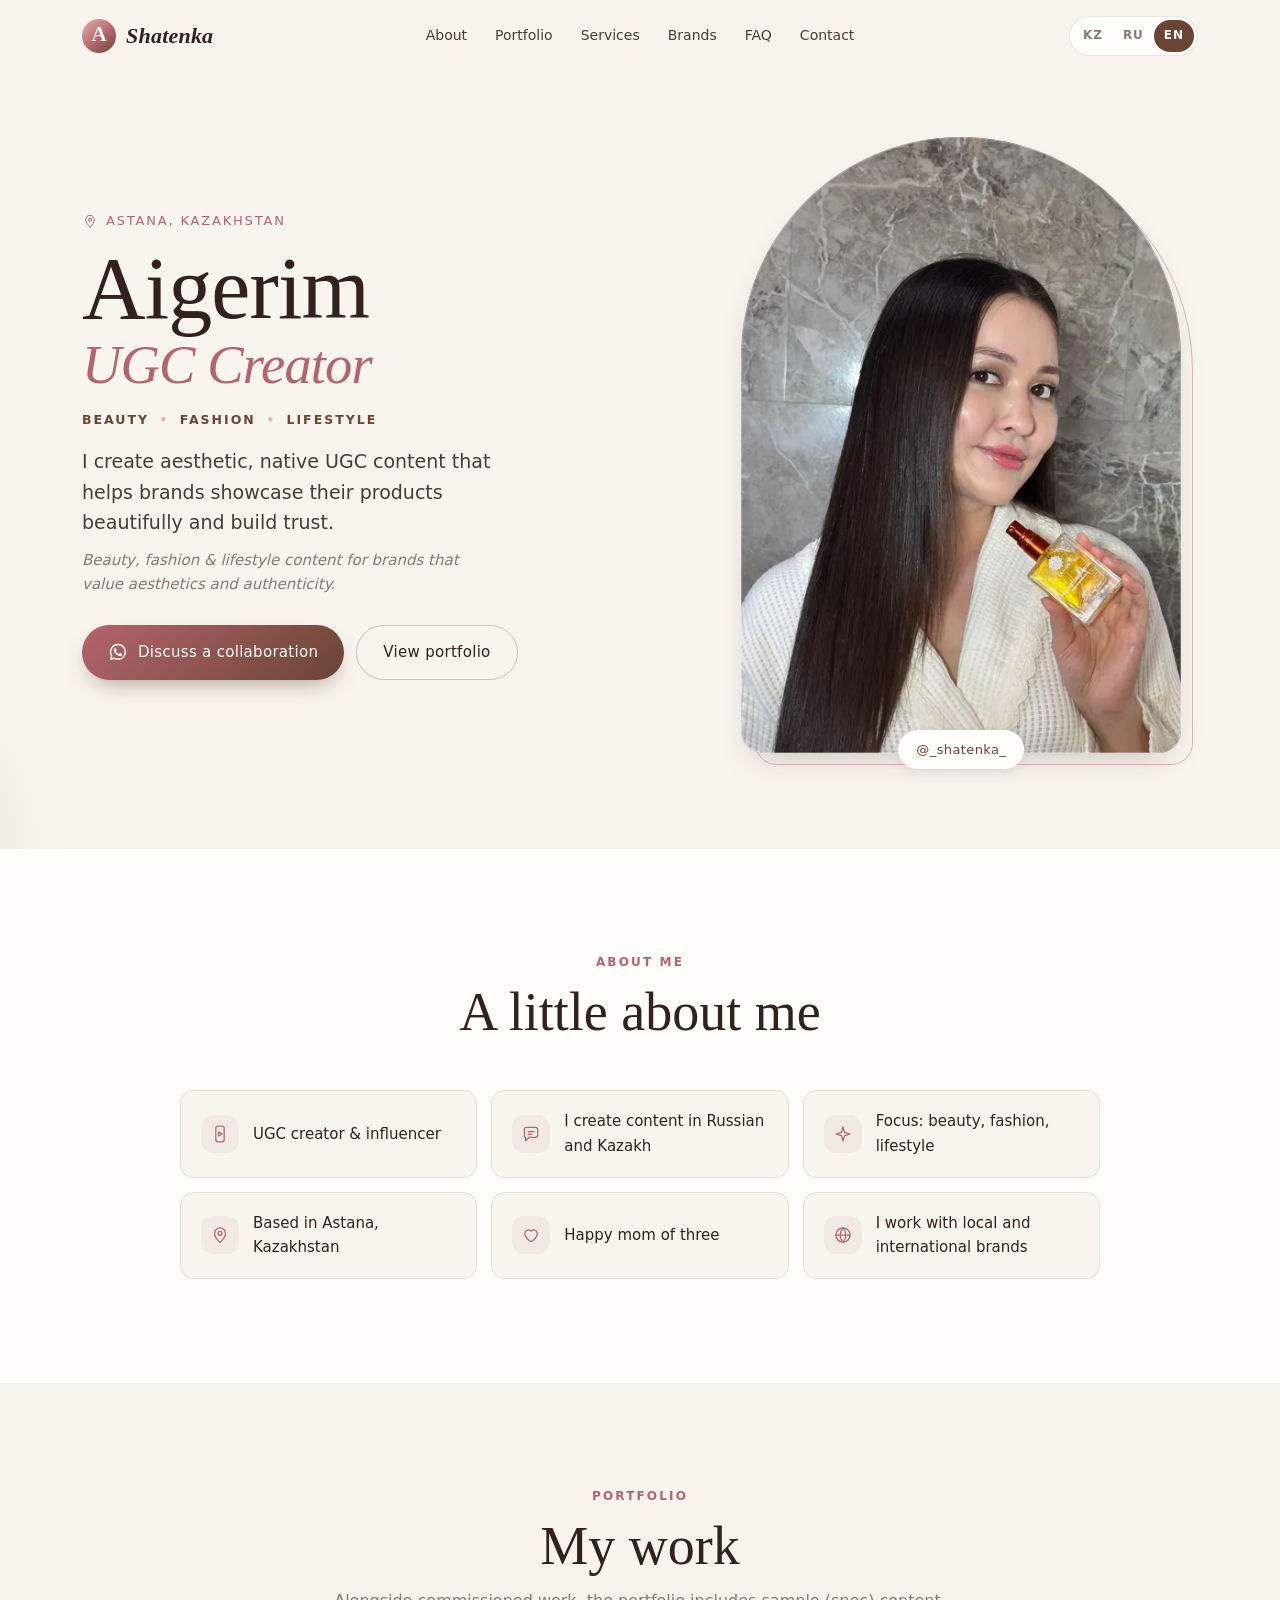
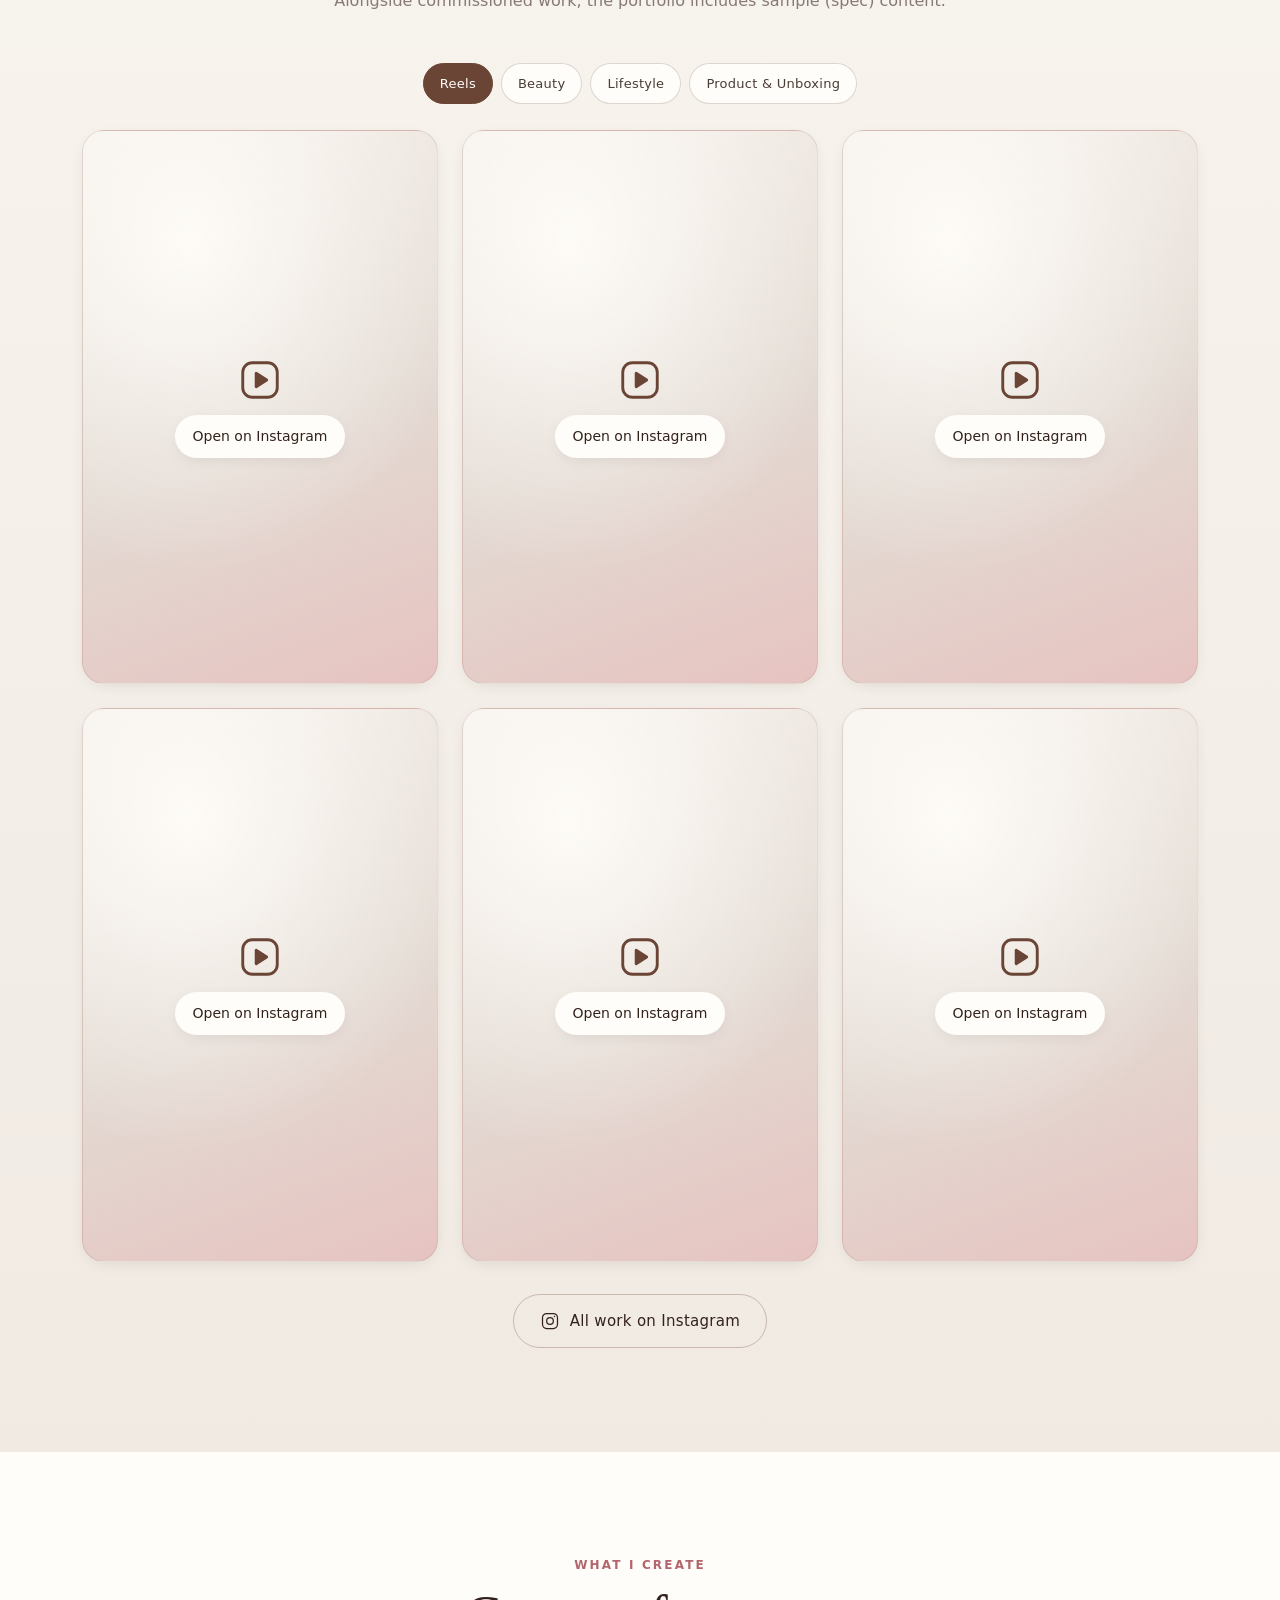
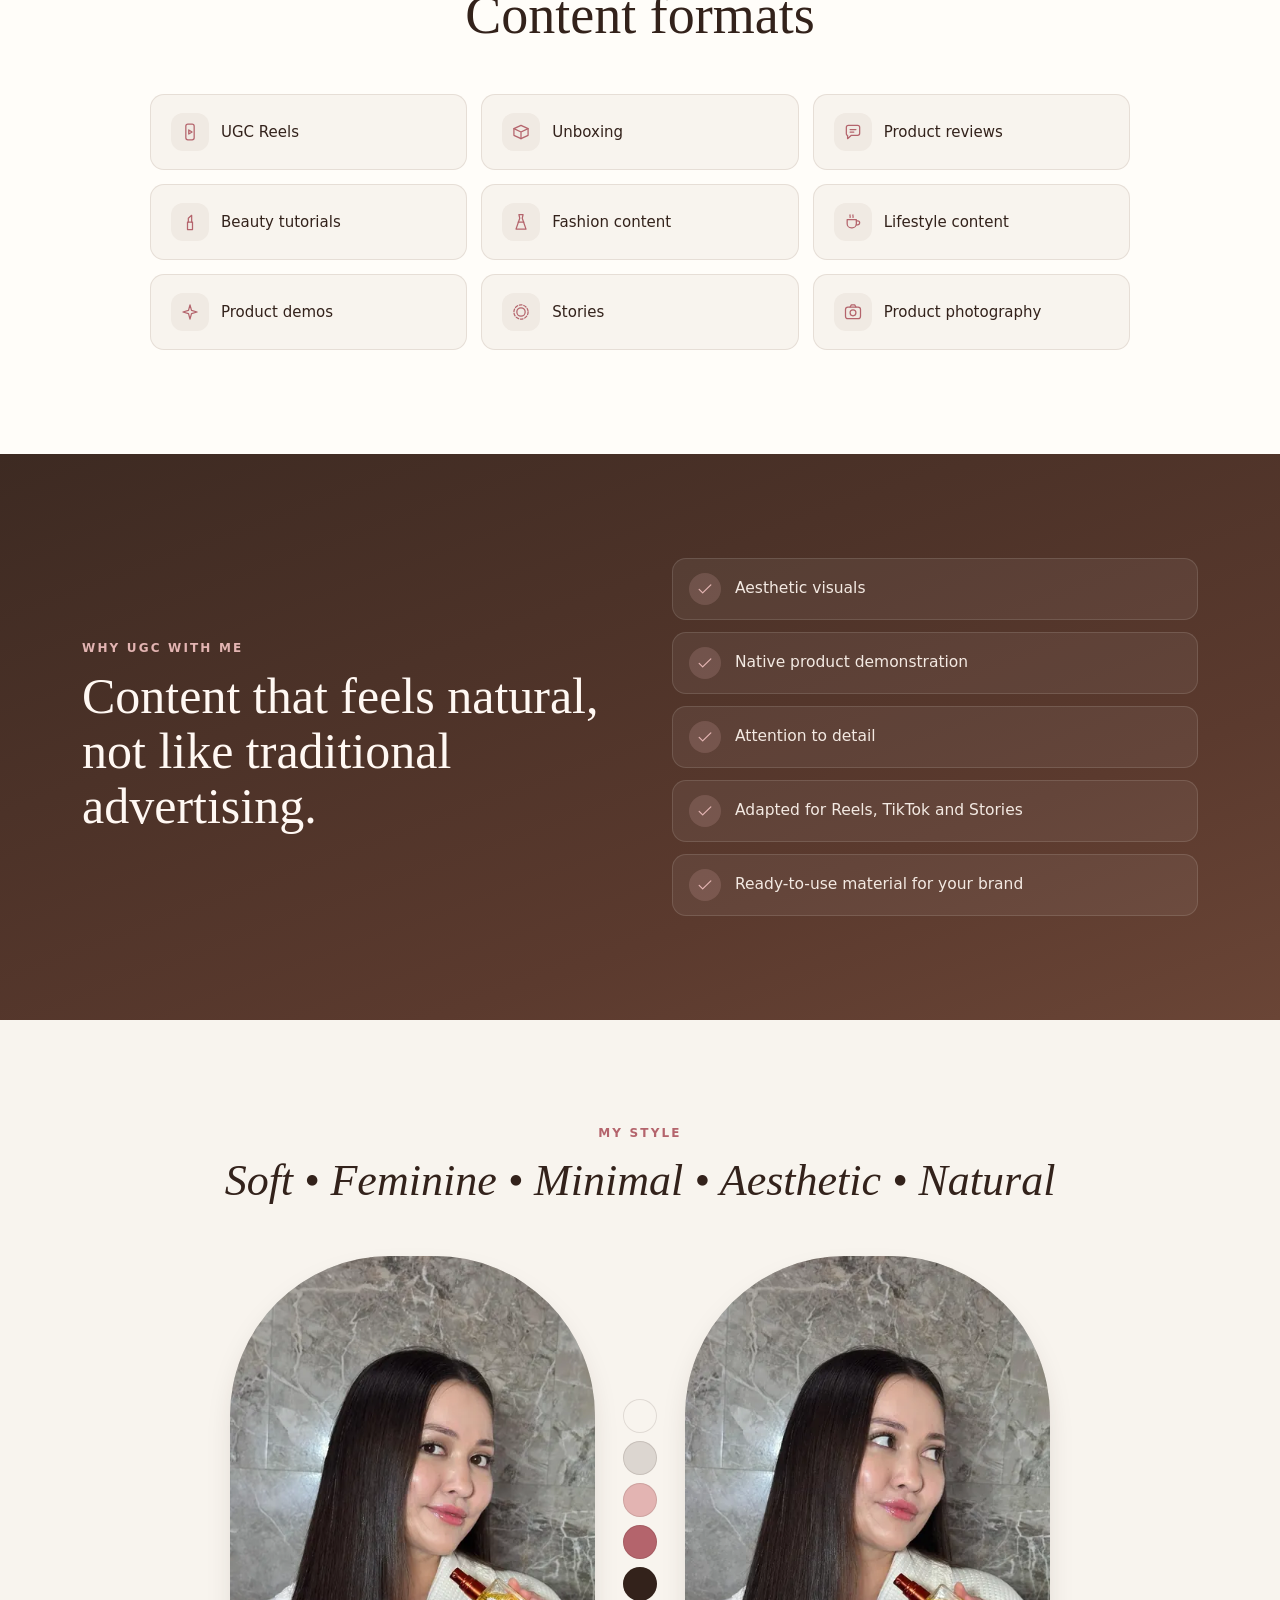
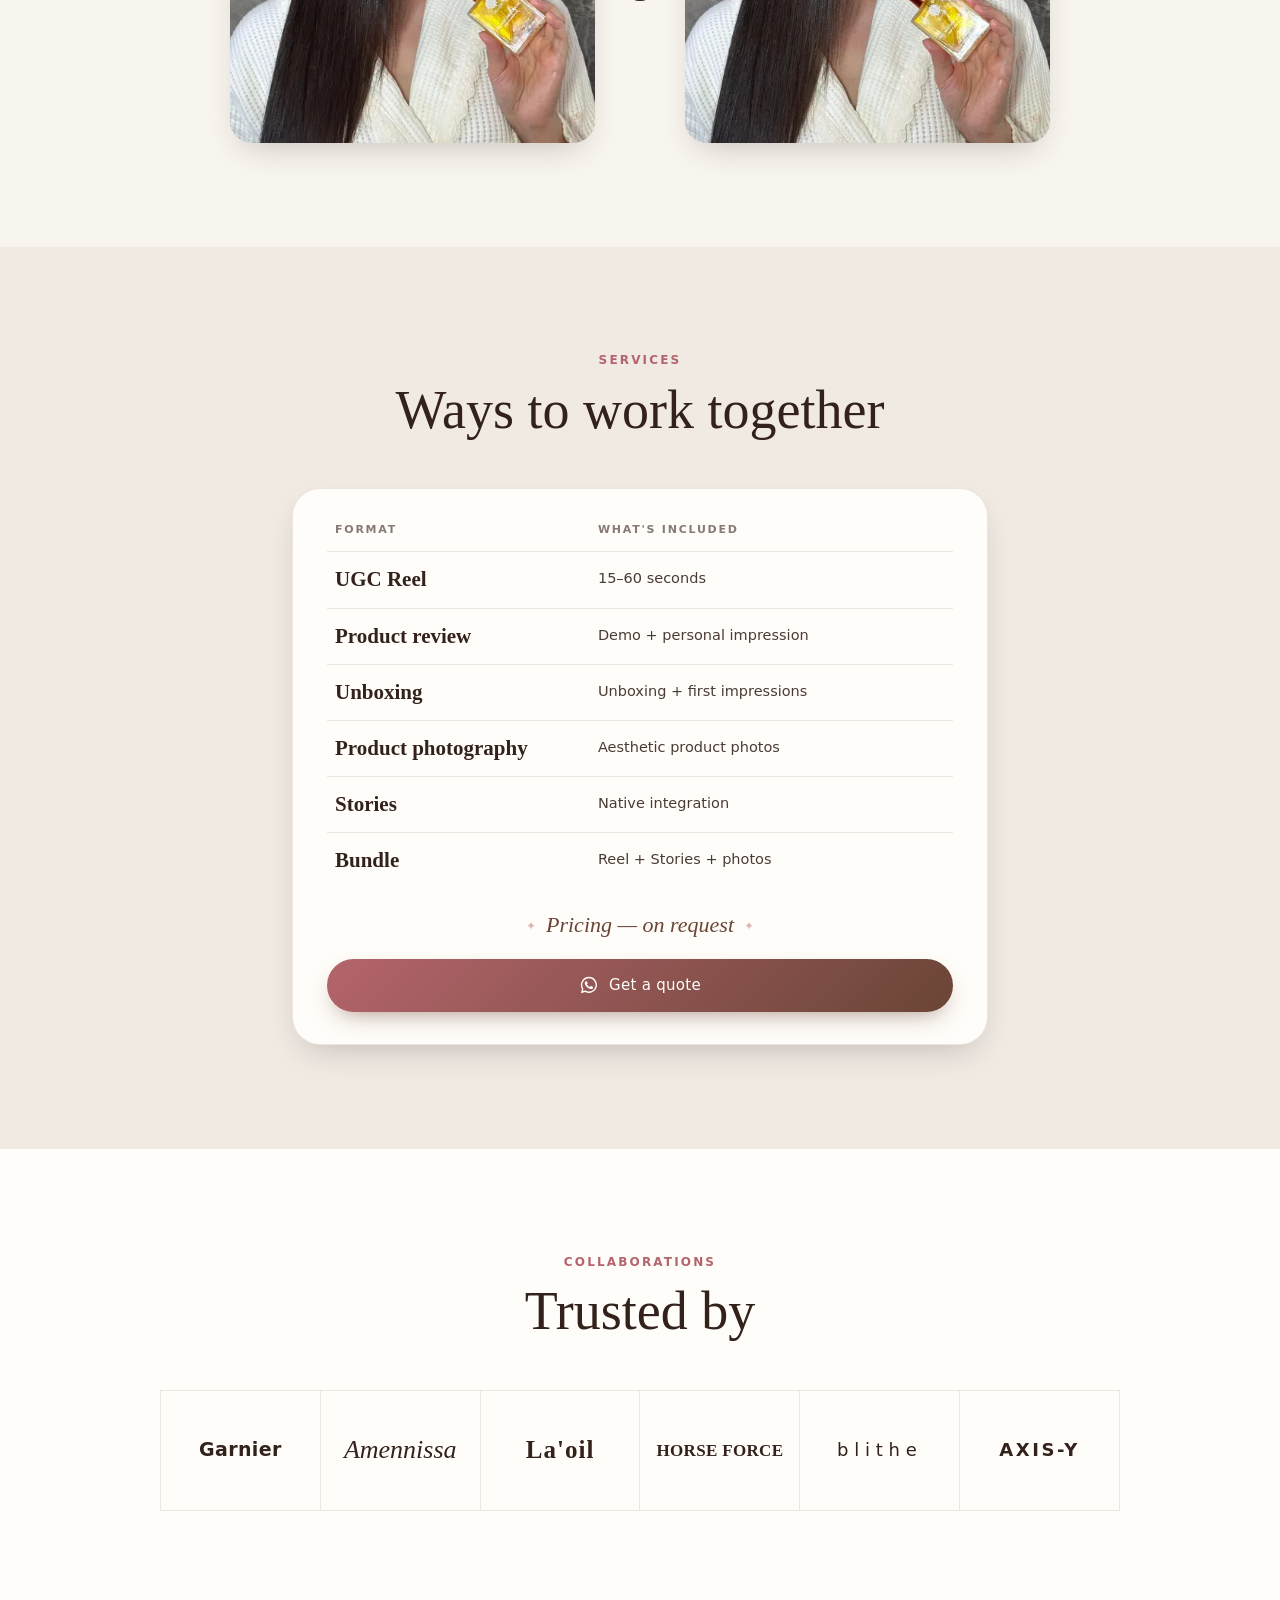
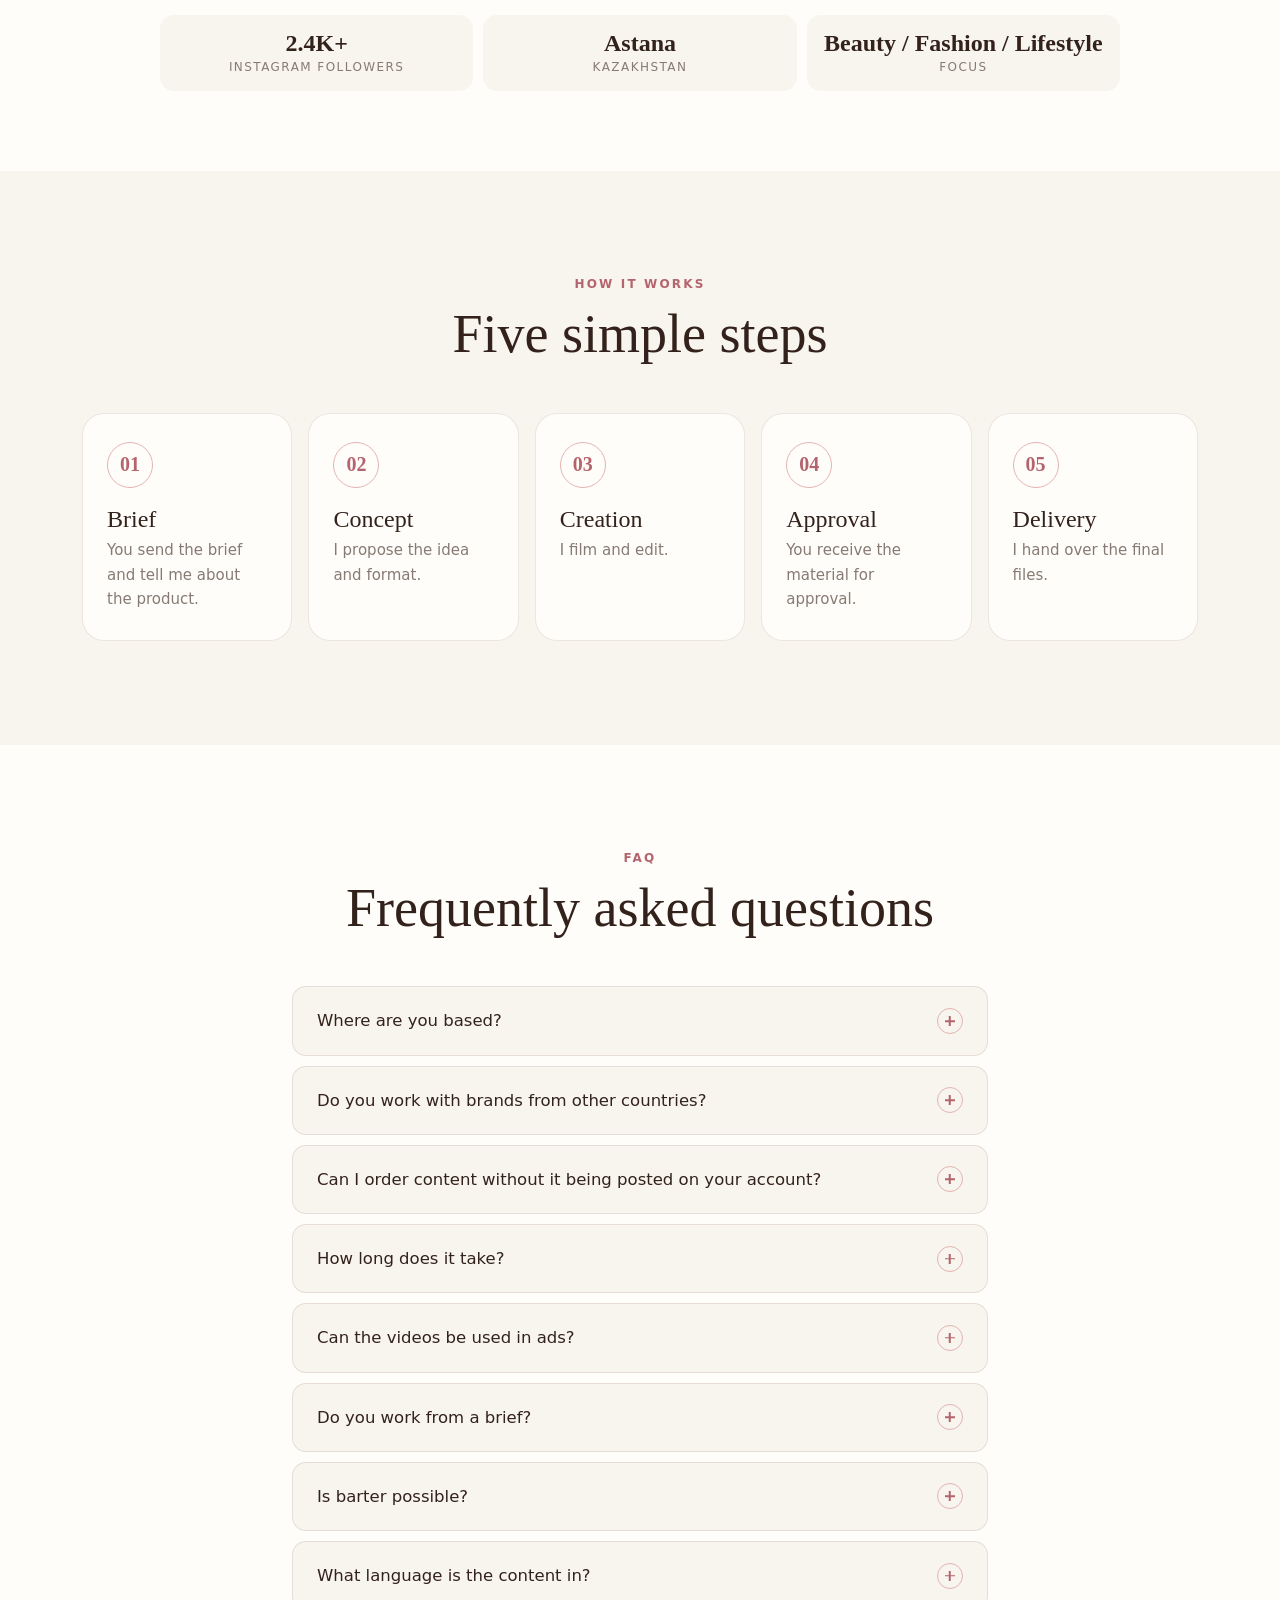
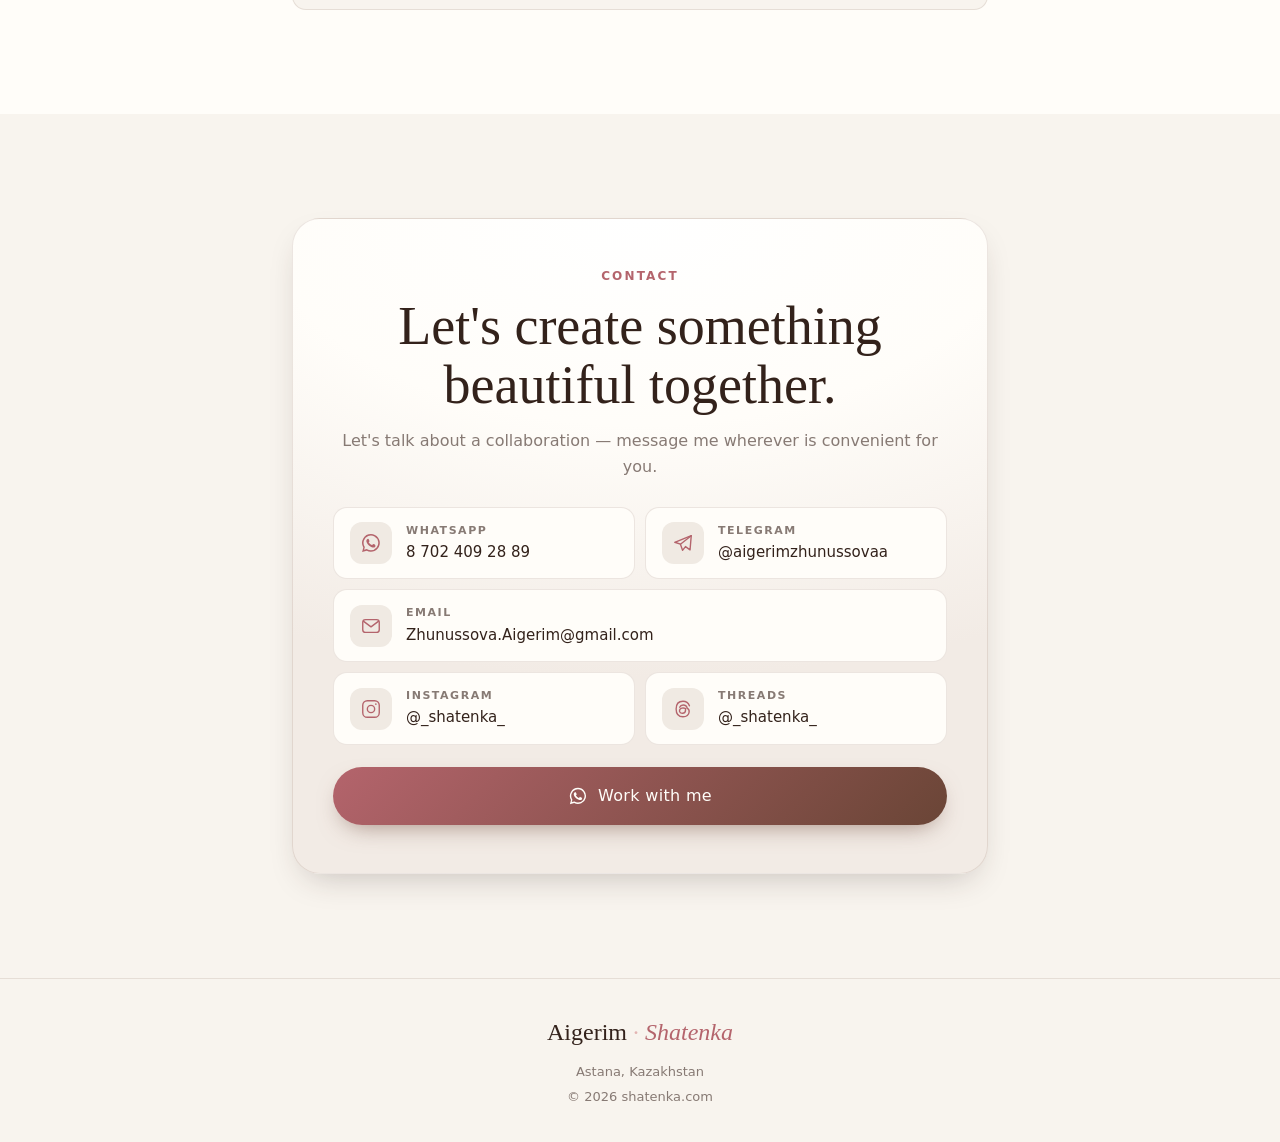
==== commit 73fa60ce: "Responsive fixes: landscape header, hero photo, srcset" ====
--- a/index.html
+++ b/index.html
@@ -212,8 +212,8 @@
         <div class="mood reveal">
           <figure class="mood-photo">
             <picture>
-              <source type="image/webp" srcset="assets/img/hero-480.webp 480w, assets/img/hero-720.webp 720w" sizes="(min-width: 900px) 340px, 44vw">
-              <img src="assets/img/hero-480.jpg" srcset="assets/img/hero-480.jpg 480w, assets/img/hero-720.jpg 720w" sizes="(min-width: 900px) 340px, 44vw" width="480" height="853" alt="" loading="lazy" decoding="async">
+              <source type="image/webp" srcset="assets/img/hero-480.webp 480w, assets/img/hero-720.webp 720w, assets/img/hero-1080.webp 1080w" sizes="(min-width: 900px) 340px, 44vw">
+              <img src="assets/img/hero-480.jpg" srcset="assets/img/hero-480.jpg 480w, assets/img/hero-720.jpg 720w, assets/img/hero-1080.jpg 1080w" sizes="(min-width: 900px) 340px, 44vw" width="480" height="853" alt="" loading="lazy" decoding="async">
             </picture>
           </figure>
           <div class="mood-palette" aria-hidden="true">
@@ -221,8 +221,8 @@
           </div>
           <figure class="mood-photo">
             <picture>
-              <source type="image/webp" srcset="assets/img/about-480.webp 480w, assets/img/about-720.webp 720w" sizes="(min-width: 900px) 340px, 44vw">
-              <img src="assets/img/about-480.jpg" srcset="assets/img/about-480.jpg 480w, assets/img/about-720.jpg 720w" sizes="(min-width: 900px) 340px, 44vw" width="480" height="853" alt="Айгерім мәрмәр қабырға аясында" data-i18n-alt="img.about" loading="lazy" decoding="async">
+              <source type="image/webp" srcset="assets/img/about-480.webp 480w, assets/img/about-720.webp 720w, assets/img/about-1080.webp 1080w" sizes="(min-width: 900px) 340px, 44vw">
+              <img src="assets/img/about-480.jpg" srcset="assets/img/about-480.jpg 480w, assets/img/about-720.jpg 720w, assets/img/about-1080.jpg 1080w" sizes="(min-width: 900px) 340px, 44vw" width="480" height="853" alt="Айгерім мәрмәр қабырға аясында" data-i18n-alt="img.about" loading="lazy" decoding="async">
             </picture>
           </figure>
         </div>
